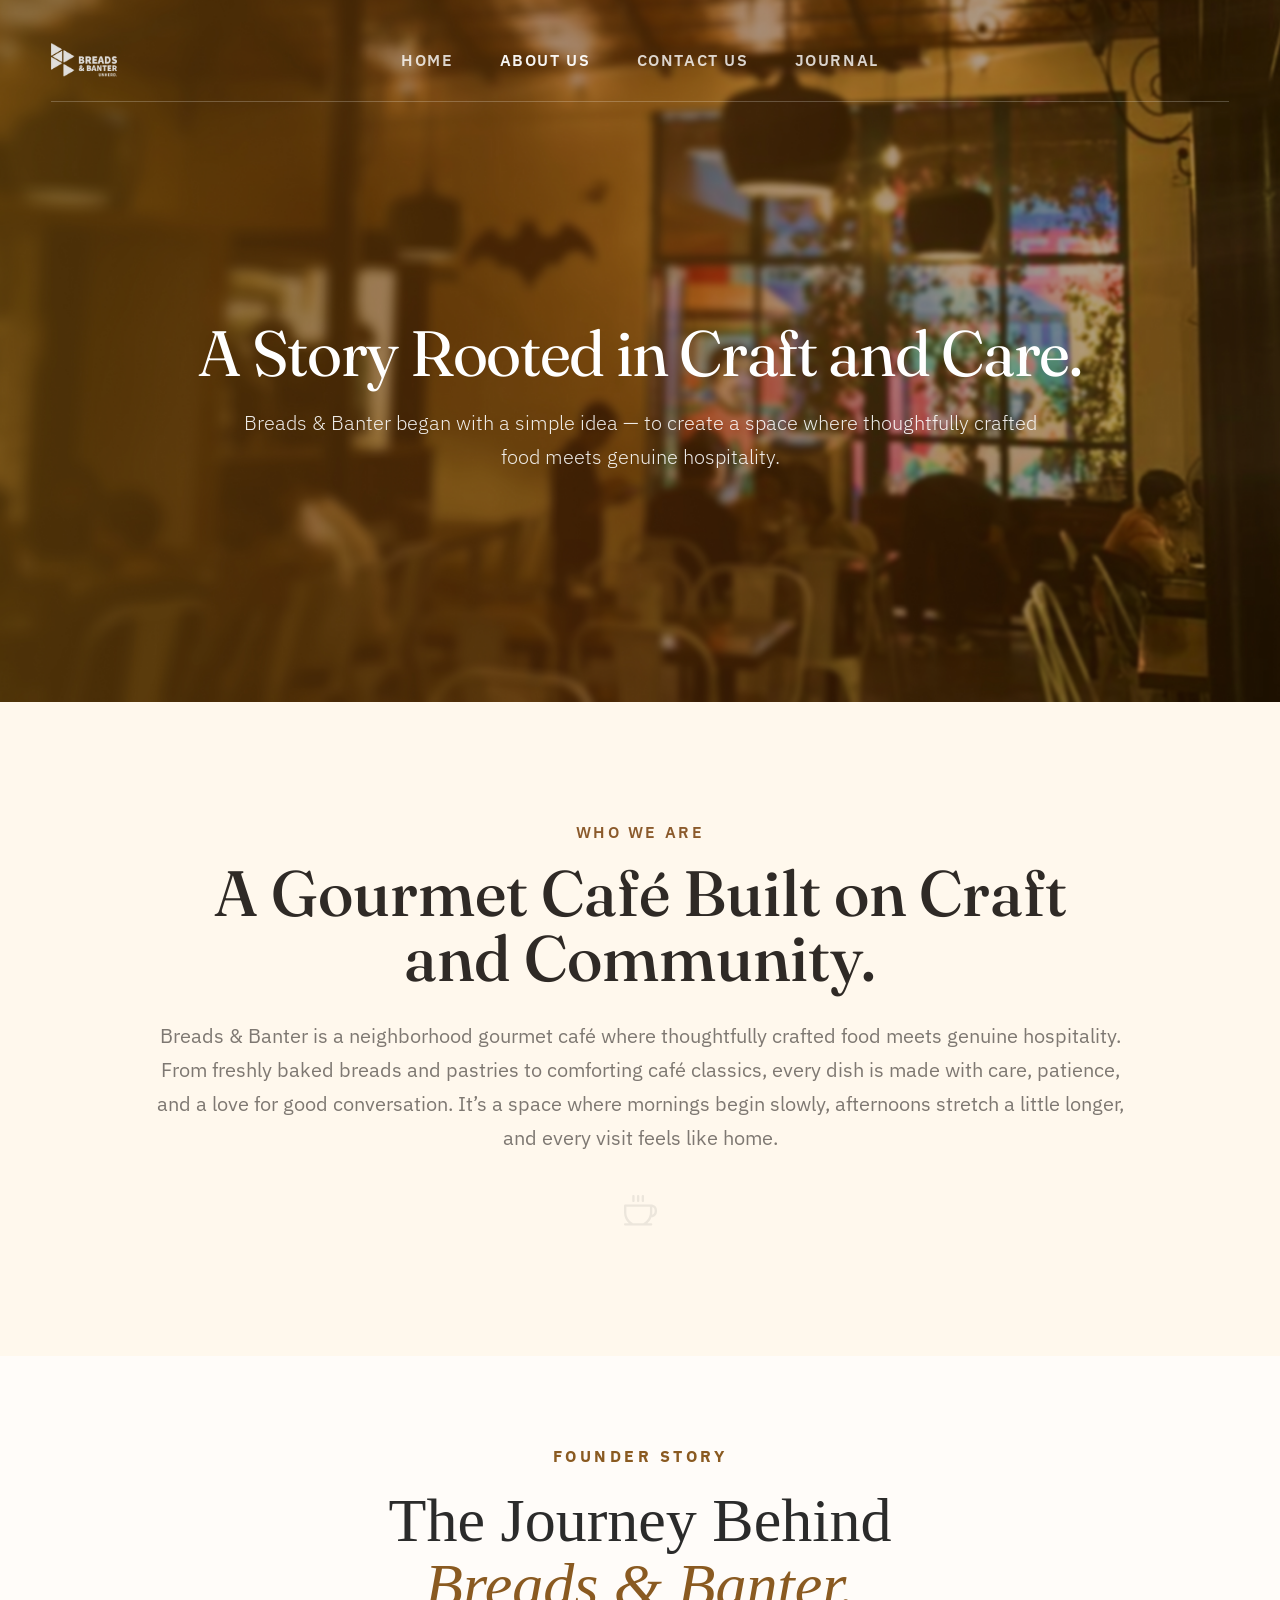
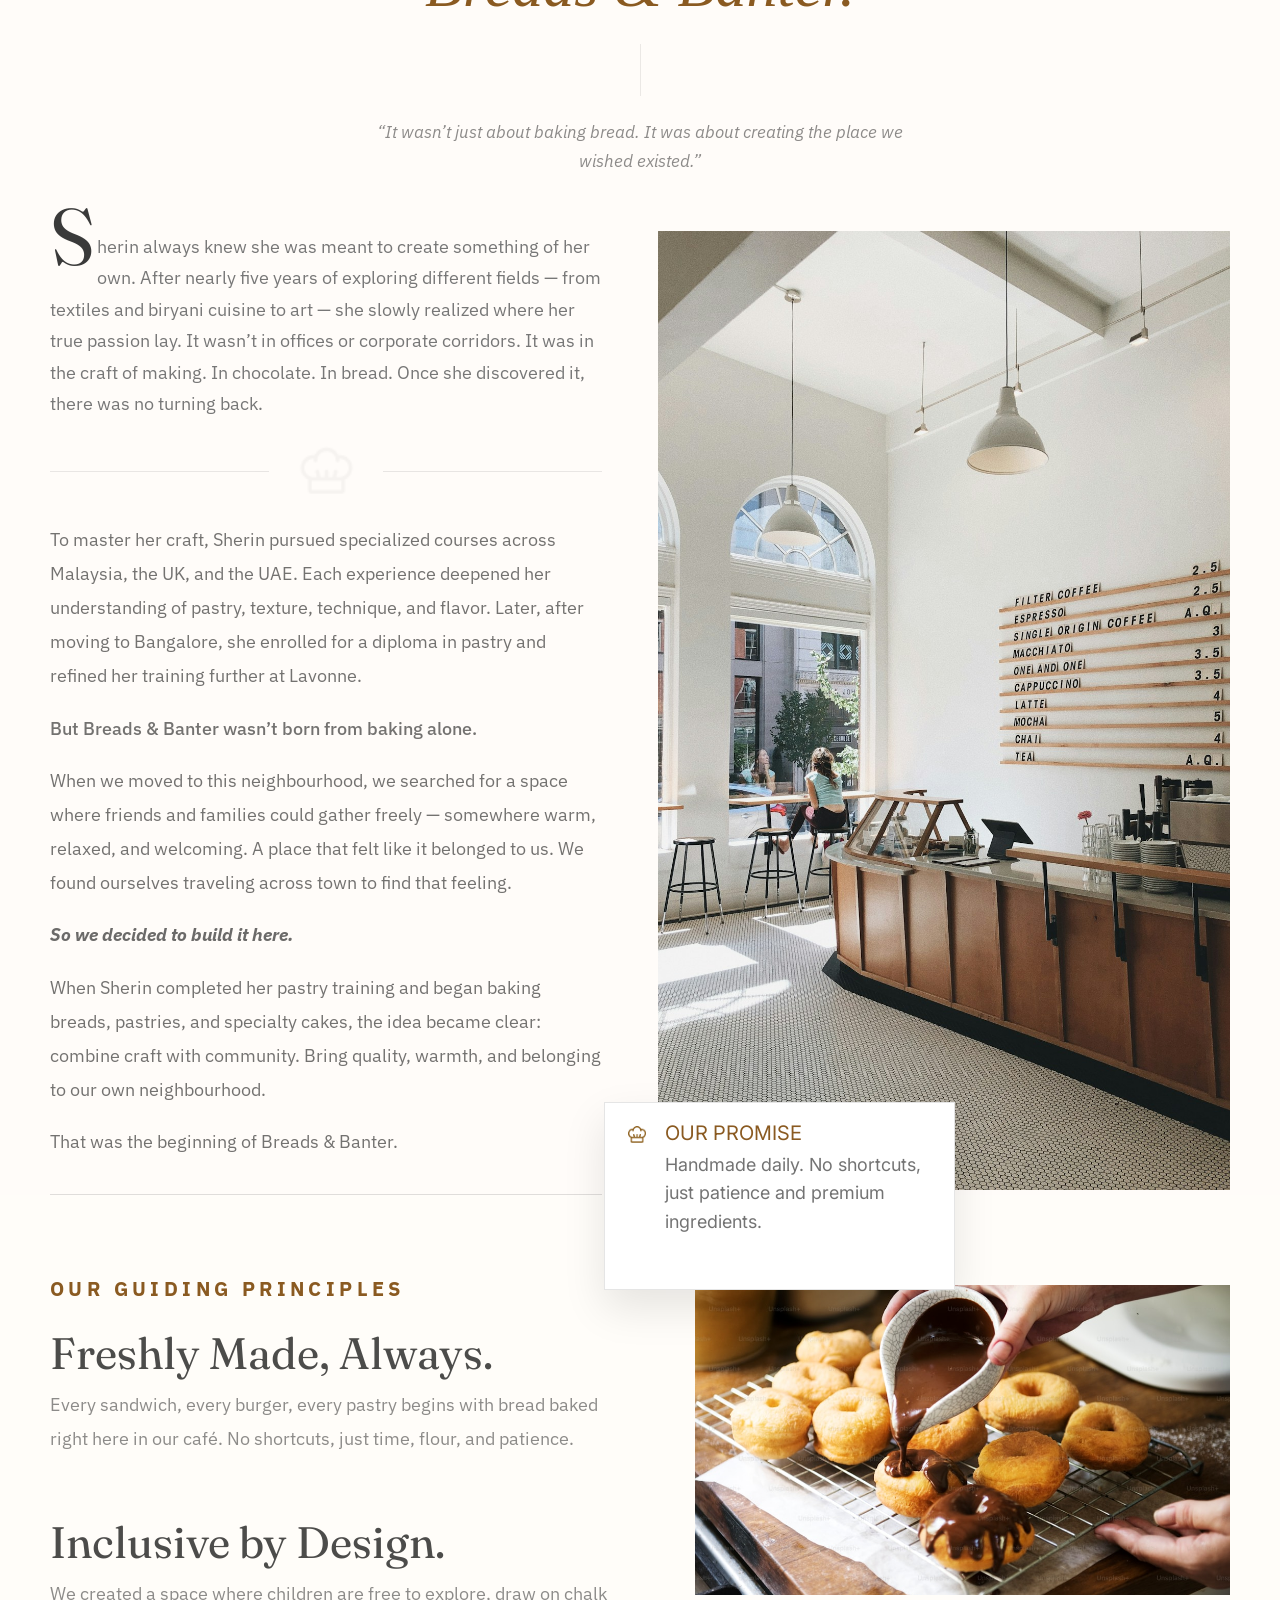
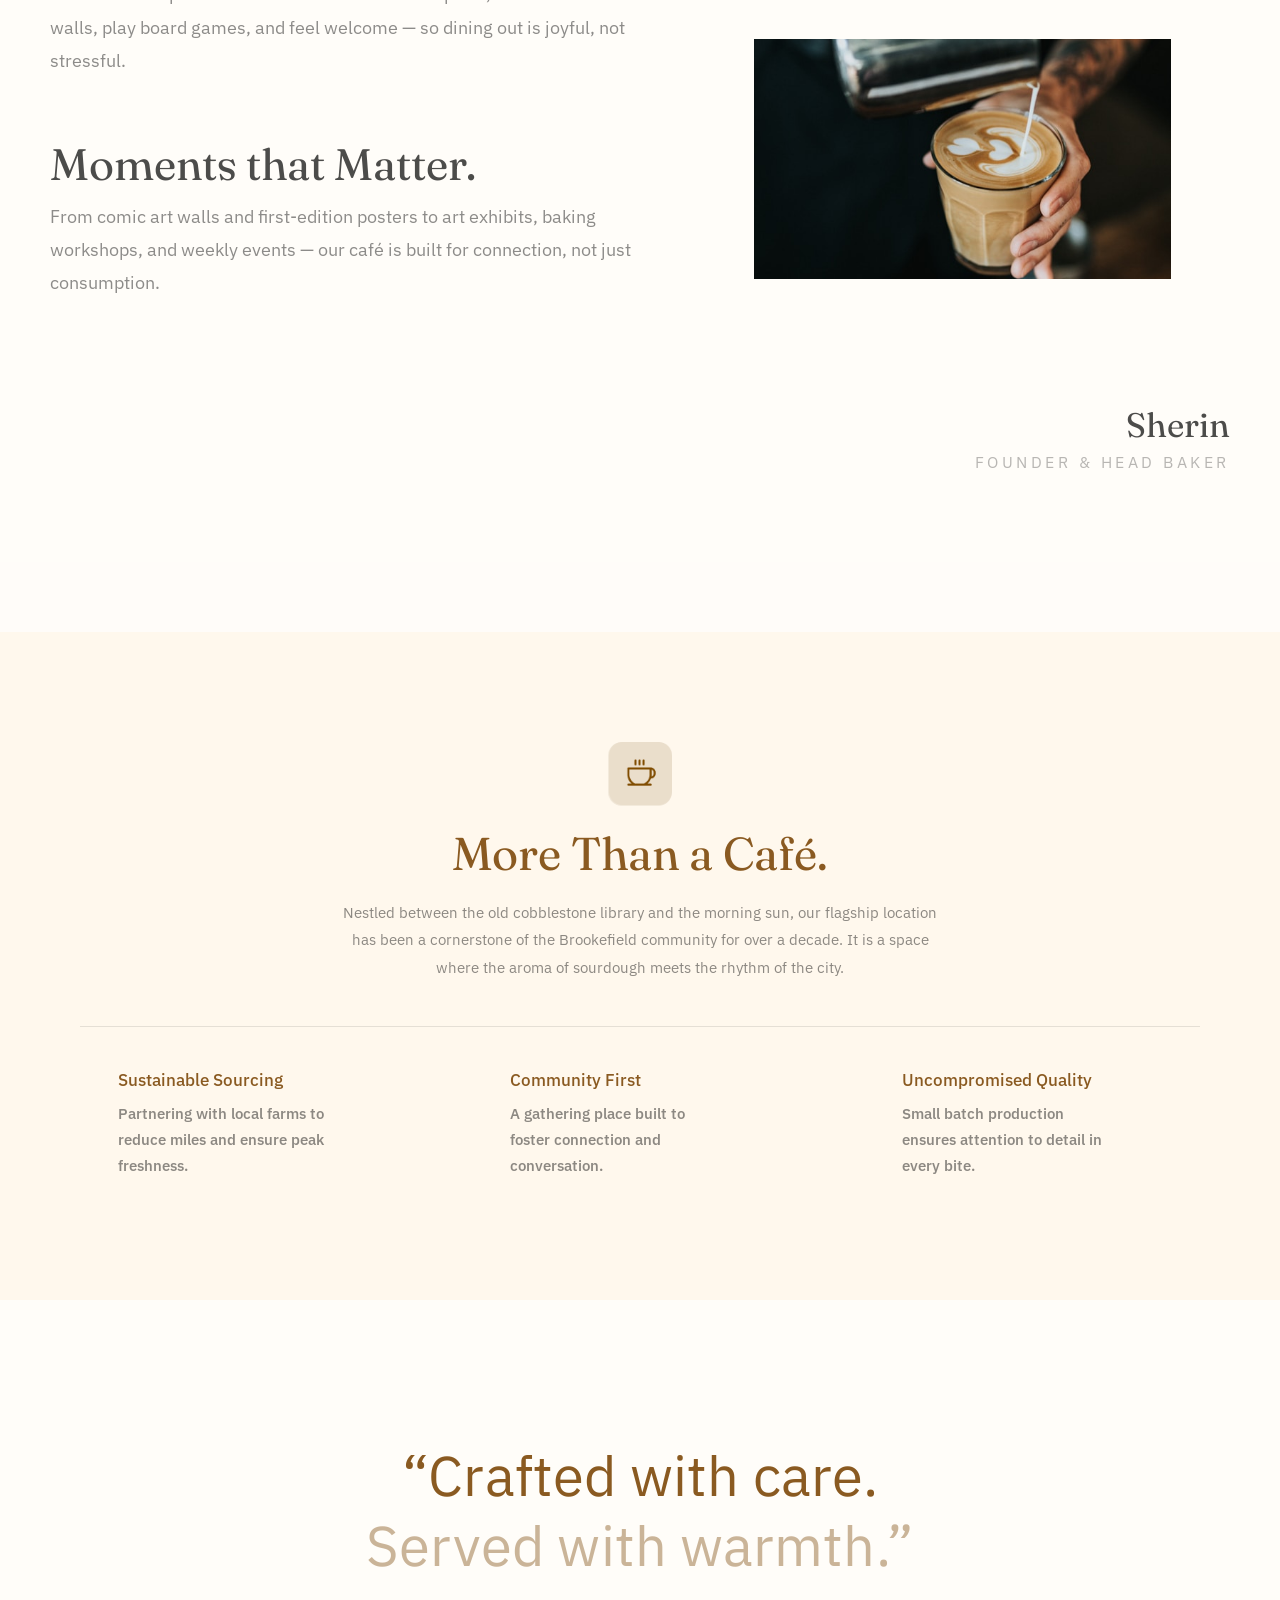
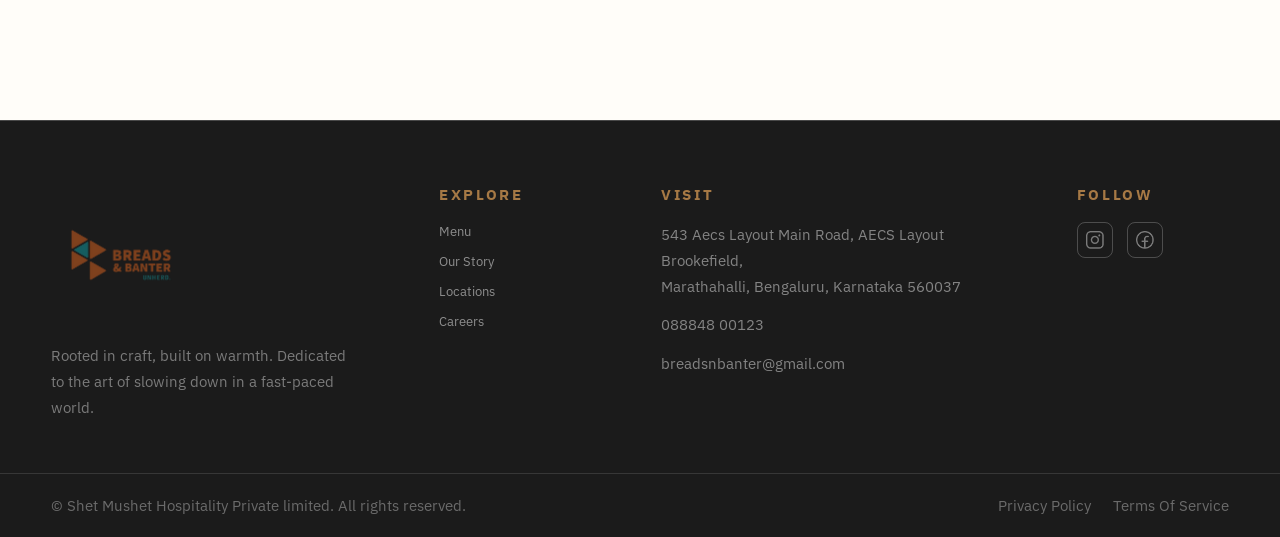
==== about/index.html @ ef80b8e1 "Add favicon ico" ====
<!DOCTYPE html>
<html lang="en">
<head>
  <meta charset="UTF-8" />
  <meta name="viewport" content="width=device-width, initial-scale=1.0" />
  <title>About Us | Breads & Banter</title>

  <link rel="icon" type="image/png" href="/favicon.png">
  <link rel="icon" type="image/x-icon" href="/favicon.ico">
  <link rel="stylesheet" href="../static/css/style.css">
  <link rel="stylesheet" href="../static/css/about.css">
  <link rel="stylesheet" href="../static/css/contact.css">
  <link rel="stylesheet" href="../static/css/journals.css">
  <link href="https://fonts.googleapis.com/css2?family=Cormorant+Garamond:wght@400;500;600&family=Inter:wght@300;400;500&display=swap" rel="stylesheet">
<link href="https://fonts.googleapis.com/css2?family=Fraunces:wght@400&family=IBM+Plex+Sans:wght@300&display=swap" rel="stylesheet">


</head>
<body class="">
  

<!-- ================= HERO (ONLY) ================= -->
<header class="about-hero" id="about-top">
  <div class="about-hero__bg" style="background-image:url('../static/images/about-hero.jpg');"></div>
  <div class="about-hero__overlay"></div>

  <!-- NAV (your same markup) -->
  <nav class="nav">
    <div class="nav__inner">
      <a class="nav__logo" href="../index.html">
        <img src="../static/images/logo.png" alt="Breads & Banter">
      </a>

      <ul class="nav__links">
        <li><a href="../index.html" class="nav-link">HOME</a></li>
        <li><a class="is-active" href="index.html" class="nav-link">ABOUT US</a></li>
        <li><a href="../contact/index.html" class="nav-link">CONTACT US</a></li>
        <li><a href="../journals/index.html" class="nav-link">JOURNAL</a></li>
      </ul>

      <div class="nav__right"></div>
    </div>

    <div class="nav__divider"></div>
  </nav>

  <!-- center text -->
  <div class="about-hero__content">
    <h1 class="about-hero__title">A Story Rooted in Craft and Care.</h1>
    <p class="about-hero__subtitle">
      Breads &amp; Banter began with a simple idea — to create a space where thoughtfully crafted<br>
      food meets genuine hospitality.
    </p>
  </div>
</header>
<!-- ================= END HERO ================= -->

<section class="about-intro">
  <div class="about-intro__container">

    <p class="about-intro__kicker">WHO WE ARE</p>

    <h2 class="about-intro__title">
      A Gourmet Café Built on Craft<br>
      and Community.
    </h2>

    <p class="about-intro__text">
      Breads &amp; Banter is a neighborhood gourmet café where thoughtfully crafted food meets genuine
      hospitality. From freshly baked breads and pastries to comforting café classics, every dish is made
      with care, patience, and a love for good conversation. It’s a space where mornings begin slowly,
      afternoons stretch a little longer, and every visit feels like home.
    </p>

    <!-- Coffee icon -->
    <div class="about-intro__icon">
      <img src="../static/images/coffee-icon.svg" alt="coffee icon">
    </div>

  </div>
</section>


<!-- ================= FOUNDER STORY (LIKE SCREENSHOT) ================= -->
<section class="founder">
  <div class="founder__container">

    <p class="founder__kicker">FOUNDER STORY</p>

    <h2 class="founder__title">
      The Journey Behind<br>
      <span class="founder__title-accent">Breads &amp; Banter.</span>
    </h2>

    <div class="founder__rule"></div>

    <p class="founder__quote">
      “It wasn’t just about baking bread. It was about creating the place we<br>
      wished existed.”
    </p>

    <div class="founder__grid">

      <!-- LEFT: Story text -->
      <div class="founder__story">
        <p class="dropcap">
          Sherin always knew she was meant to create something of her own. After nearly five years of
          exploring different fields — from textiles and biryani cuisine to art — she slowly realized where her
          true passion lay. It wasn’t in offices or corporate corridors. It was in the craft of making. In chocolate.
          In bread. Once she discovered it, there was no turning back.
        </p>

        <div class="founder__mini-divider">
          <span></span>
          <img src="../static/images/icon-wheat.png" alt="" class="founder__mini-icon">
          <span></span>
        </div>

        <p class="founder__para">
          To master her craft, Sherin pursued specialized courses across Malaysia, the UK, and the UAE.
          Each experience deepened her understanding of pastry, texture, technique, and flavor. Later, after
          moving to Bangalore, she enrolled for a diploma in pastry and refined her training further at Lavonne.
        </p>

        <p class="founder__para founder__bold">
          But Breads &amp; Banter wasn’t born from baking alone.
        </p>

        <p class="founder__para">
          When we moved to this neighbourhood, we searched for a space where friends and families could gather
          freely — somewhere warm, relaxed, and welcoming. A place that felt like it belonged to us. We found
          ourselves traveling across town to find that feeling.
        </p>

        <p class="founder__para founder__italic">
          So we decided to build it here.
        </p>

        <p class="founder__para">
          When Sherin completed her pastry training and began baking breads, pastries, and specialty cakes, the idea
          became clear: combine craft with community. Bring quality, warmth, and belonging to our own neighbourhood.
        </p>

        <p class="founder__para">
          That was the beginning of Breads &amp; Banter.
        </p>

        <div class="founder__bottom-rule"></div>
      </div>

      <!-- RIGHT: Image + promise card -->
      <div class="founder__media">
        <div class="founder__imgwrap">
          <img src="../static/images/founder-cafe.jpg" alt="Cafe Interior">
        </div>

        <div class="promise">
          <div class="promise__icon">
            <img src="../static/images/icon-promise.png" alt="">
          </div>

          <div class="promise__content">
            <p class="promise__title">OUR PROMISE</p>
            <p class="promise__text">
              Handmade daily. No shortcuts,<br>
              just patience and premium<br>
              ingredients.
            </p>
          </div>
        </div>
      </div>

    </div>
  </div>

<!-- ================= END FOUNDER STORY ================= -->
<!-- ================= GUIDING PRINCIPLES (LIKE SCREENSHOT) ================= -->
<section class="principles">
  <div class="principles__container">

    <div class="principles__grid">

      <!-- LEFT TEXT -->
      <div class="principles__left">
        <p class="principles__kicker">OUR GUIDING PRINCIPLES</p>

        <div class="principles__block">
          <h2 class="principles__title">Freshly Made, Always.</h2>
          <p class="principles__text">
            Every sandwich, every burger, every pastry begins with bread baked
            right here in our café. No shortcuts, just time, flour, and patience.
          </p>
        </div>

        <div class="principles__block">
          <h2 class="principles__title">Inclusive by Design.</h2>
          <p class="principles__text">
            We created a space where children are free to explore, draw on chalk walls,
            play board games, and feel welcome — so dining out is joyful, not stressful.
          </p>
        </div>

        <div class="principles__block">
          <h2 class="principles__title">Moments that Matter.</h2>
          <p class="principles__text">
            From comic art walls and first-edition posters to art exhibits, baking workshops,
            and weekly events — our café is built for connection, not just consumption.
          </p>
        </div>
      </div>

      <!-- RIGHT IMAGES -->
      <div class="principles__right">
        <div class="principles__img principles__img--top">
          <img src="../static/images/principles-1.jpg" alt="Freshly made">
        </div>

        <div class="principles__img principles__img--bottom">
          <img src="../static/images/principles-2.jpg" alt="Coffee moment">
        </div>

        <div class="principles__signature">
          <p class="principles__name">Sherin</p>
          <p class="principles__role">FOUNDER &amp; HEAD BAKER</p>
        </div>
      </div>

    </div>
  </div>
</section>
</section>
<!-- ================= END GUIDING PRINCIPLES ================= -->
<!-- ================= MORE THAN A CAFÉ (LIKE SCREENSHOT) ================= -->
<section class="more-cafe">
  <div class="more-cafe__container">

    <!-- icon -->
    <div class="more-cafe__icon">
      <img src="../static/images/icon-cup.png" alt="Cup Icon">
    </div>

    <!-- heading -->
    <h2 class="more-cafe__title">More Than a Café.</h2>

    <!-- description -->
    <p class="more-cafe__desc">
      Nestled between the old cobblestone library and the morning sun, our flagship location<br>
      has been a cornerstone of the Brookefield community for over a decade. It is a space<br>
      where the aroma of sourdough meets the rhythm of the city.
    </p>

    <!-- divider -->
    <div class="more-cafe__divider"></div>

    <!-- 3 columns -->
    <div class="more-cafe__grid">

      <div class="more-cafe__card">
        <h3 class="more-cafe__cardTitle">Sustainable Sourcing</h3>
        <p class="more-cafe__cardText">
          Partnering with local farms to<br>
          reduce miles and ensure peak<br>
          freshness.
        </p>
      </div>

      <div class="more-cafe__card">
        <h3 class="more-cafe__cardTitle">Community First</h3>
        <p class="more-cafe__cardText">
          A gathering place built to<br>
          foster connection and<br>
          conversation.
        </p>
      </div>

      <div class="more-cafe__card">
        <h3 class="more-cafe__cardTitle">Uncompromised Quality</h3>
        <p class="more-cafe__cardText">
          Small batch production<br>
          ensures attention to detail in<br>
          every bite.
        </p>
      </div>

    </div>

  </div>
</section>
<!-- ================= END MORE THAN A CAFÉ ================= -->
<!-- ================= QUOTE STRIP (BEFORE FOOTER) ================= -->
<section class="quote-strip">
  <div class="quote-strip__container">
    <p class="quote-strip__text">
      <span class="quote-strip__line quote-strip__line--strong">“Crafted with care.</span>
      <span class="quote-strip__line quote-strip__line--soft">Served with warmth.”</span>
    </p>
  </div>
</section>
<!-- ================= END QUOTE STRIP ================= -->



<footer class="site-footer">
  <div class="site-footer__line"></div>

  <div class="site-footer__container">

    <!-- LEFT -->
    <div class="site-footer__brand">
      <div class="site-footer__logo">
        <img src="../static/images/footer-logo.png" alt="Breads & Banter">
      </div>

      <p class="site-footer__desc">
        Rooted in craft, built on warmth. Dedicated<br>
        to the art of slowing down in a fast-paced<br>
        world.
      </p>
    </div>

    <!-- EXPLORE -->
    <div class="site-footer__col">
      <p class="site-footer__title">EXPLORE</p>
      <ul class="site-footer__links">
        <li><a href="index.html#">Menu</a></li>
        <li><a href="index.html#">Our Story</a></li>
        <li><a href="index.html#">Locations</a></li>
        <li><a href="index.html#">Careers</a></li>
      </ul>
    </div>

    <!-- VISIT -->
    <div class="site-footer__col">
      <p class="site-footer__title">VISIT</p>
      <div class="site-footer__text">
        <p>543 Aecs Layout Main Road, AECS Layout Brookefield,<br>
          Marathahalli, Bengaluru, Karnataka 560037</p>
        <p class="site-footer__spaced">088848 00123</p>
        <p>breadsnbanter@gmail.com</p>
      </div>
    </div>

    <!-- FOLLOW -->
    <div class="site-footer__col">
      <p class="site-footer__title">FOLLOW</p>

      <div class="site-footer__social">
        <a href="index.html#" aria-label="Instagram" class="site-footer__icon">
          <img src="../static/images/icon-instagram.png" alt="">
        </a>
        <a href="index.html#" aria-label="Facebook" class="site-footer__icon">
          <img src="../static/images/icon-facebook.png" alt="">
        </a>
      </div>
    </div>

  </div>

  <!-- ✅ Bottom line like your reference -->
  <div class="site-footer__bottom">
    <div class="site-footer__bottom-inner">
      <p class="site-footer__copy">© Shet Mushet Hospitality Private limited. All rights reserved.</p>

      <div class="site-footer__legal">
        <a href="http://127.0.0.1:8000/privacy-policy/">Privacy Policy</a>
        <a href="index.html#">Terms Of Service</a>
      </div>
    </div>
  </div>
</footer>



    <div id="pageTransition" class="page-transition"></div>

  <!-- ✅ Main JS -->
  <script src="../static/js/main.js"></script>

  <div id="pageCurtain"></div>

  <!-- ✅ Page Transition JS -->
  <script src="http://127.0.0.1:8000/static/js/page-transition.js"></script>
  <script>
  document.addEventListener("DOMContentLoaded", function () {
    const slider = document.getElementById("reviewsSlider");
    if (!slider) return;

    const reviews = Array.from(slider.querySelectorAll(".review"));
    if (reviews.length <= 1) return;

    let current = 0;

    reviews.forEach((review, index) => {
      review.classList.toggle("is-active", index === 0);
    });

    function showNextReview() {
      reviews[current].classList.remove("is-active");
      current = (current + 1) % reviews.length;
      reviews[current].classList.add("is-active");
    }

    setInterval(showNextReview, 5200);
  });
  </script>


  
<div id="menuPopup" class="menu-popup">
  <div class="menu-popup-content">
    <h3>Select Menu</h3>
    <p class="menu-popup-subtitle">
      Choose which menu you’d like to explore.
    </p>

    <a href="../static/menus/breakfast-menu.pdf" target="_blank" class="menu-option">
      <span>Breakfast Menu</span>
      <span>→</span>
    </a>

    <a href="../static/menus/lunch-dinner-menu.pdf" target="_blank" class="menu-option">
      <span>Lunch & Dinner Menu</span>
      <span>→</span>
    </a>

    <button type="button" onclick="closeMenuPopup()" class="menu-close">Close</button>
  </div>
</div>

<div id="bookingPopup" class="booking-popup-overlay">
  <div class="booking-popup-card">

    <button type="button" class="booking-popup-close" onclick="closeBookingPopup()">
      &times;
    </button>

    <div class="booking-popup-top">
      <p class="booking-popup-label">Reserve Your Table</p>
      <h3 class="booking-popup-title">Choose Your Platform</h3>
      <p class="booking-popup-subtitle">
        Select where you’d like to continue your booking for Breads & Banter.
      </p>
    </div>

    <div class="booking-popup-options">
      <a href="https://www.swiggy.com/city/bangalore/breads-and-banter-brookefield-rest1018090" target="_blank" class="booking-platform booking-platform--swiggy">
        <span class="booking-platform__name">Swiggy</span>
        <span class="booking-platform__arrow">→</span>
      </a>

      <a href="https://www.zomato.com/bangalore/breads-and-banter-aecs-layout-bangalore" target="_blank" class="booking-platform booking-platform--zomato">
        <span class="booking-platform__name">Zomato</span>
        <span class="booking-platform__arrow">→</span>
      </a>
    </div>

  </div>
</div>

<script>
function openMenuPopup(){
  document.getElementById("menuPopup").style.display="flex";
}

function closeMenuPopup(){
  document.getElementById("menuPopup").style.display="none";
}

window.onclick = function(event) {
  const popup = document.getElementById("menuPopup");

  if (event.target === popup) {
    popup.style.display = "none";
  }
}
</script>

<script>
function openBookingPopup(){
  document.getElementById("bookingPopup").style.display = "flex";
}

function closeBookingPopup(){
  document.getElementById("bookingPopup").style.display = "none";
}
</script>

<script>
window.addEventListener("click", function(e){
  const popup = document.getElementById("bookingPopup");
  if(e.target === popup){
    closeBookingPopup();
  }
});
</script>



</body>
</html>
---- static/css/style.css ----
/* reset */
*{margin:0;padding:0;box-sizing:border-box}
html,body{height:100%}
body{font-family: Arial, Helvetica, sans-serif;background:#0b0b0b}



/* HERO wrapper */
.hero{
  position: relative;
  min-height: 100vh;
  overflow: hidden;
}

/* background image */
.hero__bg{
  position:absolute;
  inset:0;
  background: url("../images/hero%20(2).jpg") center/cover no-repeat;
  transform: scale(1.02);
  
}

/* warm dark overlay like screenshot */
.hero__overlay{
  position:absolute;
  inset:0;
  
}

/* NAVBAR */
.nav{
  position: relative;
  z-index: 2;
  padding-top: 100px;
}

.nav__inner{
  width: min(1200px, 92%);
    margin: 0 auto;
    display: flex;
    align-items: center;
    justify-content: center;
    position: relative;
    bottom: 50px;
}

.nav__logo{
  position: absolute;
  left: 0;
}

.nav__links{
  list-style: none;
  display: flex;
  gap: 46px;
  justify-content: center;
}



.nav__logo img{
  height: 34px;
  width: auto;
  display:block;
  opacity: 0.95;
}

.nav__links{
  list-style:none;
  display:flex;
  justify-content:center;
  gap: 46px;
}

.nav__links a{
    font-family: "IBM Plex Sans", sans-serif;
  text-decoration:none;
  font-size: 16px;
  letter-spacing: 1.6px;
  color: rgba(255,255,255,0.80);
      font-weight: 600;;
}

.nav__links a.is-active{
  color: rgba(255,255,255,0.95);
}

.nav__links a:hover{
  color:#fff;
}

/* thin divider line */
.nav__divider{
  width: min(1200px, 92%);
  margin: -19px auto 0;
  height: 1px;
  background: rgba(255,255,255,0.22);
}

/* HERO CONTENT */
.hero__content{
  position: relative;
  z-index: 2;
  min-height: calc(100vh - 90px);
  display:flex;
  flex-direction:column;
  justify-content:center;
  align-items:center;
  text-align:center;
  padding: 50px 16px 80px;
}

/* pill tag */
.hero__pill{
  display:inline-flex;
  align-items:center;
  justify-content:center;
  height: 26px;
  padding: 0 14px;
  border-radius: 999px;
  border: 1px solid #8E5207;
  background: #35140499;
  color: rgba(255,255,255,0.75);
  font-size: 11px;
  letter-spacing: 1.2px;
  font-weight: 600;
  margin-bottom: 18px;
backdrop-filter: blur(2px);   /* optional: premium glass feel */
}

/* big title */
.hero__title{
  font-family: Georgia, "Times New Roman", serif;
  color: rgba(255,255,255,0.95);
  font-size: 72px;
  font-weight: 600;
  line-height: 1.05;
  text-shadow: 0 12px 28px rgba(0,0,0,0.6);
  margin-bottom: 14px;
}

.hero__subtitle{
   font-family: "IBM Plex Sans", sans-serif;
  font-weight: 400;        /* Regular */
  font-size: 20px;
  line-height: 150%;

  letter-spacing: 0%;
  text-align: center;
  color: rgba(255,255,255,0.78);

  margin-bottom: 26px;
}

/* Buttons */
.hero__actions{
  display:flex;
  gap: 14px;
  justify-content:center;
  align-items:center;
}

.btn{
  height: 42px;
  padding: 0 22px;
  display:inline-flex;
  align-items:center;
  justify-content:center;
  gap: 10px;
  text-decoration:none;
  font-family: "IBM Plex Sans", sans-serif;
  font-weight: 500;        /* Medium */
  font-size: 16px;
  line-height: 100%;

  letter-spacing: 0%;
  transition: transform .15s ease;
}

.btn:hover{ transform: translateY(-1px); }

.btn--primary{
  background: #f4f1ea;
  color: #1c1c1c;
  border: 1px solid rgba(0,0,0,0.2);
  box-shadow: 0 12px 25px rgba(0,0,0,0.35);
}

.btn--ghost{
  background: rgba(0,0,0,0.18);
  color: rgba(255,255,255,0.85);
  border: 1px solid rgba(255,255,255,0.22);
}

.btn__arrow{ font-size: 16px; line-height: 1; }
.btn__icon{ font-size: 14px; line-height: 1; }

/* Responsive (keep same feel) */
@media (max-width: 900px){
  .hero__title{ font-size: 50px; }
  .nav__inner{ grid-template-columns: 140px 1fr 140px; }
  .nav__links{ gap: 22px; }
}
@media (max-width: 600px){
  .nav__links{ display:none; }
  .hero__title{ font-size: 38px; }
  .hero__subtitle{ font-size: 14px; }
  .hero__actions{ flex-direction: column; }
  .btn{ width: 220px; }
}

/* ===== OUR NEIGHBORHOOD (UPDATED TO MATCH FIGMA SS) ===== */
.neighborhood{
  background: #fbf7f1;
  padding: 155px 0;
  overflow: hidden; /* allows image to bleed to right like Figma */
}

.neighborhood__container{
  width: min(1240px, 92%);
  margin: 0 auto;
  display: grid;
  grid-template-columns: 1.05fr 0.95fr;
  gap: 90px;
  align-items: start;
}

/* left text */
.neighborhood__kicker{
    font-family: "IBM Plex Sans", sans-serif;
  font-weight: 800;       /* Medium */
  font-size: 20px;
  line-height: 120%;

  letter-spacing: 0.08em;  /* ✅ 8% spacing */
  

  text-transform: uppercase;
  color: #8b5a2b;
  margin-bottom: 28px;
}

.neighborhood__title{
  font-family: Georgia, "Times New Roman", serif;
  font-size: 53px;
  font-weight: 500;
  line-height: 1.08;
  color: #3a3a3a;
  margin-bottom: 26px;
}

.neighborhood__title span{
  font-style: italic;
  color: #8b5a2b;
}

.neighborhood__text{
  max-width: 637px;

  font-family: "IBM Plex Sans", sans-serif;
  font-weight: 400;
  font-size: 20px;
  line-height: 150%;
  letter-spacing: 0%;

  color: #777;
  margin-bottom: 60px;
}

/* meta block with vertical line */
.neighborhood__meta{
  display: grid;
  grid-template-columns: 26px 1fr;
  gap: 22px;
  margin-bottom: 52px;
}

.meta__line{
  width: 1px;
  background: rgba(139, 90, 43, 0.35);
  margin-top: 10px;
  height: 170px;
}

.meta__items{
  display: flex;
  flex-direction: column;
  gap: 34px;
}

.meta__item{
  display: grid;
  grid-template-columns: 28px 1fr;
  gap: 18px;
  align-items: start;
}

.meta__icon{
  width: 28px;
  height: 28px;
  color: #8b5a2b;
  display: flex;
  align-items: center;
  justify-content: center;
  margin-top: 2px;
}

.meta__svg{
  width: 22px;
  height: 22px;
  display: block;
}

.meta__label{
  font-family: "IBM Plex Sans", sans-serif;
  font-size: 20px;
  letter-spacing: 2.2px;
  font-weight: 800;
  color: #8b5a2b;
  margin-bottom: 10px;
}

.meta__value{
      font-family: "IBM Plex Sans", sans-serif;

  font-size: 20px;
  color: #777;
  line-height: 1.55;
  max-width: 520px;
}

.meta__icon{
  display:flex;
  align-items:center;
  justify-content:center;
}
.neighborhood__link{
  display: inline-flex;
  align-items: center;
  gap: 8px;
  font-family: "IBM Plex Sans", sans-serif;
  font-size: 14px;
  letter-spacing: 0.08em;
  text-transform: uppercase;
  color: #8b5a2b;
  text-decoration: none;
  position: relative;
  padding-bottom: 6px;
  overflow: hidden;
  transition: color 0.25s ease;
}

/* animated underline */
.neighborhood__link::after{
  content: "";
  position: absolute;
  left: -100%;
  bottom: 0;
  width: 100%;
  height: 1px;
  background: #8b5a2b;
  transition: left 0.35s ease;
}

/* arrow animation */
.map-arrow{
  transition: transform 0.35s ease;
}

/* hover */
.neighborhood__link:hover{
  color: #a66a32;
}

.neighborhood__link:hover::after{
  left: 0;
}

.neighborhood__link:hover .map-arrow{
  transform: translateX(6px);
}

.neighborhood__link span{
  font-size: 18px;
  line-height: 1;
  transform: translateY(1px);
}

/* RIGHT IMAGE — pushed to extreme right like Figma */
.neighborhood__right{
  position: relative;
  display: flex;
  justify-content: flex-end;
  padding-top: 18px;

  /* push to extreme right */
  margin-right: calc(( 70vw - min(1240px, 92%)) / -2);
}


/* image size (closer to Figma proportions) */
.neighborhood__imgwrap{
  position: relative;
  width: 760px;       /* use this, NOT 820px */
  max-width: 100%;
  z-index: 1;
}

/* backplate behind image */
.neighborhood__imgwrap::before{
  content: "";
  position: absolute;
  left: -55px;        /* visible on left */
  bottom: -55px;      /* visible on bottom */
  width: 92%;
  height: 96%;
  background: #f2e6d6;
  z-index: -1;
}

.neighborhood__imgwrap img{
  width: 100%;
  height: auto;
  display: block;
  border-radius: 2px;
}

/* responsive */
@media (max-width: 1100px){
  .neighborhood__container{
    grid-template-columns: 1fr;
    gap: 50px;
  }

  /* stop bleeding on smaller screens */
  .neighborhood__right{
    justify-content: flex-start;
    margin-right: 0;
  }

  .neighborhood__imgwrap{
    width: min(680px, 100%);
  }
}

@media (max-width: 600px){
  .neighborhood{
    padding: 70px 0;
  }

  .neighborhood__title{
    font-size: 40px;
  }

  .neighborhood__text,
  .meta__value{
    font-size: 16px;
  }

  .neighborhood__imgwrap::before{
    left: -18px;
    bottom: -18px;
  }
}

/* ===== QUOTE SECTION — MATCH YOUR 1ST IMAGE ===== */
.quote-section{
  background: #FFF8ED;        /* exact cream */
  padding: 35px 0;            /* less vertical padding */
  position: relative;
  overflow: hidden;
}

.quote-section__container{
  
  width: min(1240px, 92%);
  margin: 0 auto;
  position: relative;

  height: 330px;              /* fixed height like your SS */
  display: flex;
  justify-content: center;

  /* move quote slightly up */
  align-items: flex-start;
  padding-top: 105px;
  text-align: center;
}

/* watermark — move it up and keep it smaller */
.quote-section__watermark{
      position: absolute;
    left: -340px;
    top: 50%;
    transform: translateY(-50%);
    width: 440px;
    height: 339px;
    opacity: 257.055;
    background-repeat: no-repeat;
    background-size: contain;
    background-position: left center;
    background-image: url(../images/logo-pattern.png);
}

.quote-section__quote{
      font-family: "IBM Plex Sans", sans-serif;

  font-size: 38px;
  font-weight: 600;
  line-height: 1.35;
  color: #3a3a3a;
  max-width: 760px;
  margin: 0;
}

/* responsive */
@media (max-width: 900px){
  .quote-section{
    padding: 75px 0;
  }
  .quote-section__container{
    height: 260px;
    padding-top: 80px;
  }
  .quote-section__quote{
    font-size: 30px;
  }
  .quote-section__watermark{
    width: 320px;
    height: 220px;
    left: -20px;
    top: 45%;
  }
}

@media (max-width: 600px){
  .quote-section__container{
    height: auto;
    padding: 70px 0;
    align-items: center;
  }
  .quote-section__quote{
    font-size: 24px;
  }
  .quote-section__watermark{
    display: none;
  }
}
/* ===== OUR BEGINNING (FIGMA MATCH - IMAGE + BACKPLATE FIX) ===== */
.beginning{
  background: #FFFCF9;
  padding: 175px 0;

  /* IMPORTANT: do NOT hide overflow or your beige plate can get clipped */
  overflow: visible;
}

.beginning__container{
  width: min(1240px, 92%);
  margin: 0 auto;
  display: grid;
  grid-template-columns: 1.08fr 0.92fr;
  gap: 90px;
  align-items: start;
}

/* LEFT IMAGE */
.beginning__left{
  display: flex;
  align-items: flex-start;
}

.beginning__imgwrap{
  position: relative;
  width: 720px;
  max-width: none;

  /* EXTREME LEFT ALIGN (FIGMA STYLE) */
  margin-left: calc((75vw - min(1240px, 92%)) / -2);
  z-index: 1;
}

/* Beige backplate behind image (right + bottom) */
.beginning__imgwrap::before{
  content: "";
  position: absolute;
  right: -70px;
  bottom: -70px;

  width: 78%;
  height: 92%;
  background: #f2e6d6;
  z-index: -1;
}

/* Image crop like Figma (tall rectangle) */
.beginning__imgwrap img{
  width: 100%;
  height: 637px;         /* gives same tall feel */
  object-fit: cover;
  display: block;
  border-radius: 2px;
}

/* RIGHT CONTENT */
.beginning__kicker{
  font-family: "IBM Plex Sans", sans-serif;
  font-size: 20px;
  letter-spacing: 2.4px;
  font-weight: 800;
  color: #8b5a2b;
  margin-bottom: 28px;
}

.beginning__title{
  font-family: Georgia, "Times New Roman", serif;
  font-size: 58px;
  font-weight: 500;
  line-height: 1.08;
  color: #3a3a3a;
  margin-bottom: 28px;
}

.beginning__title span{
  font-style: italic;
  color: #8b5a2b;
}

.beginning__text{
      font-family: "IBM Plex Sans", sans-serif;

  color: #777;
  font-size: 20px;
  line-height: 1.75;
  margin-bottom: 24px;
  max-width: 520px;
}

.beginning__link{
      font-family: "IBM Plex Sans", sans-serif;

  display: inline-flex;
  gap: 14px;
  align-items: center;
  margin-top: 28px;
  color: #8b5a2b;
  font-weight: 600;
  text-decoration: none;
  padding-bottom: 12px;
  border-bottom: 1px solid rgba(139, 90, 43, 0.55);
}

.beginning__link span{
  font-size: 18px;
  transform: translateY(1px);
}

/* ===== RESPONSIVE ===== */
@media (max-width: 1100px){
  .beginning__container{
    grid-template-columns: 1fr;
    gap: 60px;
  }

  .beginning__imgwrap{
    width: min(720px, 100%);
  }

  .beginning__imgwrap img{
    height: 520px;
  }

  .beginning__imgwrap::before{
    right: -30px;
    bottom: -30px;
  }

  .beginning__title{
    font-size: 44px;
  }
}

@media (max-width: 600px){
  .beginning{
    padding: 80px 0;
  }

  .beginning__title{
    font-size: 36px;
  }

  .beginning__text{
    font-size: 16px;
  }

  .beginning__imgwrap img{
    height: 380px;
  }

  .beginning__imgwrap::before{
    right: -18px;
    bottom: -18px;
    width: 85%;
    height: 88%;
  }
}/* ===== MENU HIGHLIGHTS (HOUSE SPECIALTIES) ===== */

/* ===== MENU HIGHLIGHTS (HOUSE SPECIALTIES) ===== */

.menu-highlights{
  background: #FFF8ED;
  padding: 120px 0;
  overflow: hidden;
}

.menu-highlights__container{
  width: min(1240px, 92%);
  margin: 0 auto;
}

.menu-highlights__top{
  display: flex;
  justify-content: space-between;
  align-items: flex-start;
  margin-bottom: 46px;
}

.menu-kicker{
  font-family: "IBM Plex Sans", sans-serif;
  font-size:20px;
  letter-spacing: 2.4px;
  font-weight: 800;
  color: #8b5a2b;
  margin-bottom: 18px;
}

.menu-title{
  font-family: Georgia, "Times New Roman", serif;
  font-size: 60px;
  font-weight: 500;
  color: #3a3a3a;
}

.menu-link{
      font-family: "IBM Plex Sans", sans-serif;

  display: inline-flex;
  gap: 12px;
  align-items: center;
  color: #8b5a2b;
  font-weight: 600;
  text-decoration: none;
  padding-bottom: 12px;
  border-bottom: 1px solid rgba(139,90,43,0.55);
  margin-top: 26px;
}

.menu-link span{ font-size: 18px; }

/* ✅ BREAK OUT OF CONTAINER so 5th card can peek */
.menu-row{
  overflow: hidden;
  width: 100vw;
  margin-left: calc(50% - 50vw);
}


.menu-track{
  /* ✅ Base (works great on 1700–2000px) */
  --cardW: clamp(250px, 18.5vw, 310px);
  --gap:   clamp(16px, 1.6vw, 26px);

  display: flex;
  gap: var(--gap);
  flex-wrap: nowrap;
  width: max-content;

  padding-left: calc((100vw - min(1240px, 92%)) / 2);

  /* keep a little extra so the peek doesn't touch edge */
  padding-right: 140px;
  padding-bottom: 10px;

  overflow-x: auto;
  scroll-behavior: smooth;
  scrollbar-width: none;
}
.menu-track::-webkit-scrollbar{ display:none; }


/* ✅ 1440 / 1400 laptops: force smaller cards so 5th peeks */
@media (max-width: 1500px){
  .menu-track{
    --cardW: clamp(235px, 20vw, 285px);
    --gap:   clamp(14px, 1.4vw, 22px);
    padding-right: 120px;
  }
}

/* ✅ 1366 / 1280 laptops */
@media (max-width: 1380px){
  .menu-track{
    --cardW: clamp(220px, 16.5vw, 270px);
    --gap:   clamp(12px, 1.2vw, 20px);
    padding-right: 110px;
  }
}

/* ✅ 1200 and below */
@media (max-width: 1200px){
  .menu-track{
    --cardW: clamp(210px, 18vw, 255px);
    --gap:   16px;
    padding-right: 90px;
  }
}
/* ===== CARD ===== */
.menu-card{
  width: var(--cardW);
  flex: 0 0 var(--cardW);        /* ✅ never shrink */
  background: #fbf7f1;
  border: 1px solid rgba(58,58,58,0.10);
  display: flex;
  flex-direction: column;
  transition: all 260ms ease;
}


.menu-card__img{
  height: 320px;
  aspect-ratio: 1 / 1;
  overflow: hidden;
}

.menu-card__img img{
  width: 100%;
  height: 100%;
  object-fit: cover;
  transition: transform 380ms ease;
}

.menu-card__body{
  background: #FFF3DF;
  padding: 20px;
  height: 170px;
}

.menu-card__name{
   font-family: "Fraunces", serif;
  font-weight: 400;          /* Regular */
  font-size: 20px;
  line-height: 120%;
  letter-spacing: 0%;
    color: #3a3a3a;
  margin-bottom: 10px;
}

.menu-card__desc{
  font-family: "IBM Plex Sans", sans-serif;
  font-weight: 300;          /* Light */
  font-size: 17px;
  line-height: 140%;
  letter-spacing: 0%;
  color: #777;
  display: -webkit-box;
  -webkit-line-clamp: 3;
  -webkit-box-orient: vertical;
  overflow: hidden;
}

/* Hover effect */
.menu-card:hover{
  transform: translateY(-10px) scale(1.035);
  box-shadow: 0 18px 45px rgba(0,0,0,0.18);
  border-color: rgba(139,90,43,0.35);
  z-index: 5;
  position: relative;
}

.menu-card:hover img{
  transform: scale(1.08);
}

/* Disabled 5th card */
.menu-card--disabled{
  opacity: 0.35;
  pointer-events: none;
}

.menu-card--disabled:hover{
  transform: none;
  box-shadow: none;
}

.menu-card--disabled img{
  filter: grayscale(25%);
}

/* ✅ small screens: slightly less padding-right so it still feels correct */
@media (max-width: 1200px){
  .menu-track{ padding-right: 120px; }
}
@media (max-width: 900px){
  .menu-track{ padding-right: 90px; }
}

/* ===== MOBILE HORIZONTAL SCROLL FIX ===== */
@media (max-width: 768px){

  .menu-row{
    overflow-x: auto;
    overflow-y: hidden;
    -webkit-overflow-scrolling: touch;
  }

  .menu-row::-webkit-scrollbar{
    display: none; /* hide scrollbar */
  }

  .menu-track{
    display: flex;
    width: max-content; /* allow track to expand */
  }

}

@media (max-width:768px){

  .menu-row{
    overflow-x:auto;
    padding-left:18px;
  }

  .menu-track{
    width:max-content;
    gap:16px;
  }

  .menu-card{
    min-width:85vw; /* slightly smaller than screen */
  }

}

/* ===== OUR GALLERY (FIGMA STYLE) ===== */
.gallery{
  background: #FFFCF9;
  padding: 120px 0;
}

.gallery__container{
  width: min(1240px, 92%);
  margin: 0 auto;
}

.gallery__top{
  display: flex;
  justify-content: space-between;
  align-items: flex-start;
  gap: 40px;
  margin-bottom: 46px;
}

.gallery__kicker{
  font-family: "IBM Plex Sans", sans-serif;
  font-size: 20px;
  letter-spacing: 2.4px;
  font-weight: 800;
  color: #8b5a2b;
  margin-bottom: 18px;
}

.gallery__title{
  font-family: Georgia, "Times New Roman", serif;
  font-size: 64px;
  font-weight: 500;
  color: #3a3a3a;
  line-height: 1.05;
}

.gallery__title span{
  font-style: italic;
  color: #8b5a2b;
}

.gallery__link{
      font-family: "IBM Plex Sans", sans-serif;

  display: inline-flex;
  gap: 12px;
  align-items: center;
  color: #8b5a2b;
  font-weight: 600;
  text-decoration: none;
  padding-bottom: 12px;
  border-bottom: 1px solid rgba(139,90,43,0.55);
  white-space: nowrap;
  margin-top: 26px;
}

.gallery__link span{
  font-size: 18px;
  transform: translateY(1px);
}

/* GRID LAYOUT */
.gallery__grid{
  display: grid;
  grid-template-columns: 1.35fr 0.95fr 1fr;
  gap: 22px;
  align-items: stretch;
}

.gallery__item{
  overflow: hidden;
  border-radius: 2px;
}

.gallery__item img{
  width: 100%;
  height: 100%;
  object-fit: cover;
  display: block;
}

/* Left image big */
.gallery__item--left{
  height: 520px;
}

/* Middle tall */
.gallery__item--mid{
  height: 520px;
}

/* Right column split */
.gallery__right{
  display: grid;
  grid-template-rows: 270px 1fr;
  gap: 22px;
}

.gallery__item--rightTop{
  height: 270px;
}

/* Quote tile */
.gallery__quote{
  position: relative;
  background: #1f6f73;          /* teal */
  border-radius: 6px;
  padding: 70px 48px;
  overflow: hidden;
}

/* Triangle 1 */
.gallery__quote::before{
  content: "";
  position: absolute;
  width: 420px;
  height: 420px;
  right: 110px;
  top: 40px;

  background: rgba(255,255,255,0.06);
  clip-path: polygon(50% 0%, 0% 100%, 100% 100%);
}

/* Triangle 2 */
.gallery__quote::after{
  content: "";
  position: absolute;
  width: 380px;
  height: 380px;
  right: 25px;
  top: 170px;

  background: rgba(255,255,255,0.04);
  clip-path: polygon(50% 0%, 0% 100%, 100% 100%);
  transform: rotate(180deg);
}

.gallery__quote p{
  position: relative;
  z-index: 2;
  margin: 0;
  color: #fff;
  font-weight: 700;
  letter-spacing: 2px;
  line-height: 1.55;
  font-size: 28px;
  text-transform: uppercase;
}


.gallery__quote p{
      font-family: "IBM Plex Sans", sans-serif;

  margin: 0;
  color: #fff;
  font-weight: 800;
  letter-spacing: 2px;
  line-height: 1.55;
  font-size: 14px;
  text-transform: uppercase;
}

.gallery__quote-watermark{
  position: absolute;
  right: -40px;
  top: 50%;
  width: 380px;
  height: 380px;
  transform: translateY(-50%);
  opacity: 0.12;
  background-repeat: no-repeat;
  background-position: center;
  background-size: contain;
  pointer-events: none;
  z-index: 0;
}

.gallery__quote p{
  position: relative;
  z-index: 1;
}


/* If you DON'T have watermark image, use this fallback geometric watermark */
@supports not (background: url("http://127.0.0.1:8000/static/css/x") no-repeat center){
  .gallery__quote-watermark{
    background: none;
  }
}

/* RESPONSIVE */
@media (max-width: 1100px){
  .gallery__top{
    flex-direction: column;
    align-items: flex-start;
  }
  .gallery__title{
    font-size: 48px;
  }

  .gallery__grid{
    grid-template-columns: 1fr;
  }

  .gallery__item--left,
  .gallery__item--mid{
    height: 420px;
  }

  .gallery__right{
    grid-template-rows: 260px auto;
  }
}

@media (max-width: 600px){
  .gallery{
    padding: 80px 0;
  }
  .gallery__title{
    font-size: 38px;
  }
  .gallery__item--left,
  .gallery__item--mid{
    height: 320px;
  }
}

/* ===== OUR TEAM (FIGMA MATCH) ===== */
.team{
  background: #FFF8ED;
  padding: 120px 0;
  overflow: hidden; /* hides the extra so the 4th is only partially visible */
}

.team__container{
  width: min(1240px, 92%);
  margin: 0 auto;
}

/* top heading row */
.team__top{
  display: flex;
  align-items: flex-start;
  justify-content: space-between;
  gap: 60px;
  margin-bottom: 54px;
}

.team__kicker{
  font-family: "IBM Plex Sans", sans-serif;
  font-size: 20px;
  letter-spacing: 2.4px;
  font-weight: 800;
  color: #8b5a2b;
  margin-bottom: 18px;
}

.team__title{
  font-family: Georgia, "Times New Roman", serif;
  font-size: 58px;
  font-weight: 500;
  line-height: 1.06;
  color: #3a3a3a;
  margin: 0;
}

.team__title span{
  font-style: italic;
  color: #8b5a2b;
}

.team__desc{
     font-family: "IBM Plex Sans", sans-serif;
    font-weight: 400;
    font-size: 22px;
    line-height: 150%;
    letter-spacing: 0%;
    color: #777;
    max-width: 601px;
    margin-top: 100px;
    margin-right: -42px;
}

/* row/track for partial 4th member */
.team__row{
  overflow: hidden;
  margin: 0 -70px;

}

.team__track{
  display: flex;
  gap: 26px;
  flex-wrap: nowrap;
  width: max-content;   /* allows overflow so 4th peeks */
  padding-bottom: 10px;
}

/* member layout (NOT a card look) */
.team__member{
  flex: 0 0 290px;      /* fixed width for same alignment */
  display: flex;
  flex-direction: column;
  background: transparent;  /* IMPORTANT: removes “card” feeling */
}

/* tall image like figma */
.team__photo{
  width: 435px;
  height: 596px;
  overflow: hidden;
  background: #eee; /* fallback while image loads */
}

.team__photo img{
  width: 100%;
  height: 100%;
  object-fit: cover;
  display: block;
}

/* bottom beige info strip */
.team__meta{
  background: #FFF8ED;
  padding: 16px 16px 18px;
  min-height: 110px;
  border-top: 1px solid rgba(58,58,58,0.10);
}

.team__name{
  font-family: "Fraunces", serif;
  font-weight: 400;          /* Regular */
  font-size: 24px;
  line-height: 120%;
  letter-spacing: 0%;
  text-transform: capitalize;

  color: #3a3a3a;
  margin: 0 0 6px;
}

.team__role{
  font-family: "IBM Plex Sans", sans-serif;
  font-weight: 400;          /* Regular */
  font-size: 20px;
  line-height: 120%;

  letter-spacing: 0.08em;    /* ✅ 8% spacing */
  text-transform: uppercase;

  color: #8b5a2b;
  margin: 0 0 6px;
}

.team__tenure{
  font-family: "IBM Plex Sans", sans-serif;
  font-weight: 300;          /* Light */
  font-size: 16px;
  line-height: 120%;
  letter-spacing: 0%;
  text-transform: capitalize;

  color: #777;
  margin: 0;
}

/* disabled 4th member like screenshot */
.team__member--disabled{
  opacity: 0.22;
  filter: saturate(0.3);
  pointer-events: none;
}

/* optional: subtle hover only on active members */
.team__member:not(.team__member--disabled){
  transition: transform 260ms ease;
}
.team__member:not(.team__member--disabled):hover{
  transform: translateY(-8px);
}

/* responsive */
@media (max-width: 900px){
  .team__top{
    flex-direction: column;
    gap: 18px;
  }
  .team__desc{
    margin-top: 0;
    max-width: 620px;
  }
  .team__title{
    font-size: 44px;
  }
}

@media (max-width: 600px){
  .team{
    padding: 80px 0;
  }
  .team__title{
    font-size: 36px;
  }
  .team__member{
    flex-basis: 260px;
  }
  .team__photo{
    height: 320px;
  }
}
/* ===== REVIEWS PREMIUM ===== */
.reviews{
  background: #fffaf5;
  padding: 120px 0;
}

.reviews__container{
  width: min(1240px, 92%);
  margin: 0 auto;
}

.reviews__grid{
  display: grid;
  grid-template-columns: 1.08fr 0.92fr;
  gap: 72px;
  align-items: center;
}

/* left card */
.reviews__card{
  background: linear-gradient(180deg, #fffdfb 0%, #fbf5ef 100%);
  border: 1px solid rgba(139, 90, 43, 0.12);
  border-radius: 28px;
  padding: 42px 42px 34px;
  box-shadow:
    0 10px 30px rgba(60, 40, 20, 0.05),
    0 2px 10px rgba(60, 40, 20, 0.04);
  position: relative;
}

/* small top accent */
.reviews__card::before{
  content: "";
  position: absolute;
  top: 0;
  left: 34px;
  width: 120px;
  height: 4px;
  border-radius: 999px;
  background: linear-gradient(90deg, #8b5a2b 0%, #c28a52 100%);
}

/* stars */
.reviews__stars{
  display: flex;
  gap: 10px;
  margin-bottom: 22px;
}

.reviews__stars span{
  font-size: 20px;
  color: #b88a5a;
  line-height: 1;
}

/* slider */
.reviews__slider{
  position: relative;
  min-height: 210px;
  overflow: hidden;
}

/* review item */
.review{
  position: absolute;
  inset: 0;
  width: 100%;
  opacity: 0;
  visibility: hidden;
  transform: translateY(10px);
  transition:
    opacity 0.75s ease,
    transform 0.75s ease,
    visibility 0.75s ease;
  pointer-events: none;
}

.review.is-active{
  opacity: 1;
  visibility: visible;
  transform: translateY(0);
  pointer-events: auto;
  z-index: 2;
}

/* quote */
.review__quote{
  margin: 0;
  max-width: 740px;
  font-family: "Cormorant Garamond", serif;
  font-size: clamp(34px, 3vw, 38px);
  line-height: 1.15;
  font-style: italic;
  font-weight: 500;
  letter-spacing: -0.3px;
  color: #3b3029;
}

/* divider */
.reviews__divider{
  margin: 28px 0 24px;
  height: 1px;
  background: rgba(139, 90, 43, 0.18);
}

/* bottom row */
.reviews__bottom{
  display: flex;
  align-items: flex-end;
  justify-content: space-between;
  gap: 20px;
}

.reviews__source{
  font-family: "IBM Plex Sans", sans-serif;
  font-weight: 500;
  font-size: 17px;
  line-height: 120%;
  letter-spacing: 0.12em;
  text-transform: uppercase;
  color: #8b5a2b;
  margin: 0 0 8px;
}

.reviews__rating{
  font-family: "IBM Plex Sans", sans-serif;
  font-weight: 400;
  font-size: 18px;
  line-height: 150%;
  color: #4c433d;
  margin: 0;
}

.reviews__link{
  font-family: "IBM Plex Sans", sans-serif;
  display: inline-flex;
  align-items: center;
  gap: 12px;
  color: #8b5a2b;
  text-decoration: none;
  font-weight: 600;
  padding-bottom: 10px;
  border-bottom: 1px solid rgba(139, 90, 43, 0.4);
  transition: all 0.25s ease;
  white-space: nowrap;
}

.reviews__link:hover{
  color: #6f431c;
  border-bottom-color: #6f431c;
  transform: translateY(-1px);
}

.reviews__link span{
  font-size: 18px;
}

/* right image */
.reviews__img{
  width: 100%;
  height: 436px;
  overflow: hidden;
  border-radius: 26px;
  background: #eee;
  box-shadow: 0 14px 34px rgba(60, 40, 20, 0.08);
}

.reviews__img img{
  width: 100%;
  height: 100%;
  object-fit: cover;
  display: block;
}

/* hide controls if not needed */
.reviews__controls{
  display: none !important;
}

/* responsive */
@media (max-width: 1000px){
  .reviews__grid{
    grid-template-columns: 1fr;
    gap: 36px;
  }

  .reviews__img{
    height: 340px;
  }
}

@media (max-width: 768px){
  .reviews{
    padding: 84px 0;
  }

  .reviews__card{
    padding: 30px 24px 24px;
    border-radius: 22px;
  }

  .reviews__slider{
    min-height: 180px;
  }

  .review__quote{
    font-size: 28px;
    line-height: 1.2;
  }

  .reviews__bottom{
    flex-direction: column;
    align-items: flex-start;
  }
}

/* ===== FOOTER (MATCH YOUR REFERENCE) ===== */
.site-footer{
  background: #1b1b1b;              /* ✅ solid dark */
  color: rgba(255,255,255,0.70);
  padding: 0;                        /* cleaner */
}

/* top divider line */
.site-footer__line{
  height: 1px;
  background: rgba(255,255,255,0.20);
}

/* main grid */
.site-footer__container{
  width: min(1240px, 92%);
  margin: 0 auto;
  padding: 64px 0 52px;

  display: grid;
  grid-template-columns: 1.15fr 0.55fr 1.25fr 0.55fr;
  gap: 70px;
  align-items: start;
}

/* brand */
.site-footer__logo img{
  width: 140px;
  height: auto;
  display: block;
  margin-bottom: 18px;
}

.site-footer__desc{
  font-family: "IBM Plex Sans", sans-serif;
  font-size: 15px;
  line-height: 1.75;
  margin: 0;
  color: rgba(255,255,255,0.42);
}

/* headings */
.site-footer__title{
  font-family: "IBM Plex Sans", sans-serif;
  font-size: 15px;
  letter-spacing: 2.6px;
  font-weight: 700;
  color: #a67945;                    /* ✅ warm gold */
  margin: 0 0 18px;
  text-transform: uppercase;
}

/* links */
.site-footer__links{
  list-style: none;
  padding: 0;
  margin: 0;
}

.site-footer__links li{ margin-bottom: 12px; }

.site-footer__links a{
  font-family: "IBM Plex Sans", sans-serif;
  color: rgba(255,255,255,0.50);
  text-decoration: none;
  font-size: 13px;
  transition: color 200ms ease;
}

.site-footer__links a:hover{
  color: rgba(255,255,255,0.88);
}

/* visit text */
.site-footer__text p{
  font-family: "IBM Plex Sans", sans-serif;
  margin: 0 0 12px;
  font-size: 15px;
  line-height: 1.75;
  color: rgba(255,255,255,0.46);
}

.site-footer__spaced{ margin-top: 14px; }

/* social */
.site-footer__social{
  display: flex;
  gap: 14px;
  align-items: center;
  margin-top: 8px;
}

.site-footer__icon{
  width: 36px;
  height: 36px;
  border: 1px solid rgba(255,255,255,0.22);
  display: grid;
  place-items: center;
  border-radius: 8px;
  transition: transform 200ms ease, border-color 200ms ease, background 200ms ease;
}

.site-footer__icon img{
  width: 18px;
  height: 18px;
  opacity: 0.9;
  display: block;
}

.site-footer__icon:hover{
  transform: translateY(-2px);
  border-color: rgba(255,255,255,0.40);
  background: rgba(255,255,255,0.06);
}

/* ✅ bottom row */
.site-footer__bottom{
  border-top: 1px solid rgba(255,255,255,0.12);
  padding: 22px 0;
}

.site-footer__bottom-inner{
  width: min(1240px, 92%);
  margin: 0 auto;

  display: flex;
  align-items: center;
  justify-content: space-between;
  gap: 22px;
}

.site-footer__copy{
  font-family: "IBM Plex Sans", sans-serif;
  margin: 0;
  font-size: 15px;
  color: rgba(255,255,255,0.35);
}

.site-footer__legal{
  display: flex;
  gap: 22px;
}

.site-footer__legal a{
  font-family: "IBM Plex Sans", sans-serif;
  font-size: 15px;
  text-decoration: none;
  color: rgba(255,255,255,0.35);
  transition: color 200ms ease;
}

.site-footer__legal a:hover{
  color: rgba(255,255,255,0.70);
}

/* responsive */
@media (max-width: 1100px){
  .site-footer__container{
    grid-template-columns: 1fr 1fr;
    gap: 40px;
  }
}

@media (max-width: 700px){
  .site-footer__bottom-inner{
    flex-direction: column;
    align-items: flex-start;
  }
}

@media (max-width: 600px){
  .site-footer__container{
    grid-template-columns: 1fr;
    gap: 30px;
    padding: 52px 0 40px;
  }
}
/* responsive */
@media (max-width: 1100px){
  .site-footer__container{
    grid-template-columns: 1fr 1fr;
    gap: 40px;
  }
}

@media (max-width: 600px){
  .site-footer{
    padding-bottom: 55px;
  }
  .site-footer__container{
    grid-template-columns: 1fr;
    gap: 34px;
    padding-top: 55px;
  }
}

/* ================= PARTNERSHIP CTA (MATCH SCREENSHOT) ================= */
.partner-cta{
  position: relative;
  padding: 120px 0 0; /* top spacing + divider spacing */
  background: #1b1b1b;
  overflow: hidden;
}

/* soft blurred “spotlight” background like screenshot */
.partner-cta::before{
  content: "";
  position: absolute;
  inset: -30%;
  
  filter: blur(6px);
  opacity: 0.95;
  pointer-events: none;
}

.partner-cta__inner{
  position: relative;
  width: min(1240px, 92%);
  margin: 0 auto;
  text-align: center;
  padding-bottom: 120px; /* spacing before divider */
}

/* Title (Fraunces-like luxury look) */
.partner-cta__title{
  font-family: "Fraunces", serif;
  font-weight: 400;
  font-size: 56px;
  line-height: 120%;
  color: rgba(255,255,255,0.92);
  margin: 0 0 22px;
}

/* Partnerships highlight */
.partner-cta__title span{
  color: #a67945;
  font-style: italic;
}

/* Sub text */
.partner-cta__text{
  font-family: "IBM Plex Sans", sans-serif;
  font-weight: 400;
  font-size: 16px;
  line-height: 170%;
  color: rgba(255,255,255,0.45);
  max-width: 860px;
  margin: 0 auto 38px;
}

/* Button */
.partner-cta__btn{
  display: inline-flex;
  align-items: center;
  justify-content: center;

  height: 54px;
  padding: 0 46px;

  border: 1px solid rgba(255,255,255,0.40);
  background: transparent;
  color: rgba(255,255,255,0.72);

  text-decoration: none;

  font-family: "IBM Plex Sans", sans-serif;
  font-weight: 500;
  font-size: 14px;
  letter-spacing: 0.08em; /* 8% */
  text-transform: uppercase;

  transition: transform 220ms ease, border-color 220ms ease, background 220ms ease;
}

.partner-cta__btn:hover{
  transform: translateY(-2px);
  border-color: rgba(255,255,255,0.65);
  background: rgba(255,255,255,0.05);
}

/* Divider line under CTA (like screenshot) */
.partner-cta__divider{
  height: 1px;
  width: 100%;
  background: rgba(255,255,255,0.22);
}

/* Responsive */
@media (max-width: 900px){
  .partner-cta__title{ font-size: 42px; }
  .partner-cta__text{ font-size: 15px; }
}

@media (max-width: 600px){
  .partner-cta{ padding-top: 90px; }
  .partner-cta__inner{ padding-bottom: 90px; }
  .partner-cta__title{ font-size: 34px; }
  .partner-cta__btn{ width: 92%; max-width: 380px; }
}

/* ===============================
   LUXURY CURTAIN WIPE TRANSITION
================================ */

#pageCurtain {
  position: fixed;
  inset: 0;
  background: #1a0c05; /* luxury dark brown */
  transform: translateX(-100%);
  z-index: 99999;
  pointer-events: none;
}

/* Curtain Active Animation */
#pageCurtain.is-active {
  animation: curtainWipe 0.9s ease-in-out forwards;
}

@keyframes curtainWipe {
  0% {
    transform: translateX(-100%);
  }
  50% {
    transform: translateX(0%);
  }
  100% {
    transform: translateX(100%);
  }
}


body {
  animation: fadeInPage 1.0s ease;
}

@keyframes fadeInPage {
  from {
    opacity: 0;
    transform: scale(0.99);
  }
  to {
    opacity: 1;
    transform: scale(1);
  }
}



.menu-popup{
  position: fixed;
  inset: 0;
  background: rgba(12, 10, 8, 0.58);
  backdrop-filter: blur(10px);
  -webkit-backdrop-filter: blur(10px);
  display: none;
  align-items: center;
  justify-content: center;
  z-index: 99999;
  padding: 20px;
}

.menu-popup-content{
  position: relative;
  width: 430px;
  max-width: 92%;
  background: rgba(255,250,245,0.97);
  border: 1px solid rgba(120, 78, 49, 0.14);
  border-radius: 24px;
  padding: 34px 28px 26px;
  text-align: center;
  box-shadow:
    0 30px 70px rgba(0,0,0,0.22),
    0 8px 24px rgba(0,0,0,0.08);
  overflow: hidden;
}
.menu-popup-content::before{
  content:"";
  position:absolute;
  top:0;
  left:0;
  width:100%;
  height:5px;

  background:linear-gradient(90deg,#8b5a2b,#c28c59,#8b5a2b);
}
.menu-popup-content h3{
  margin: 6px 0 10px;
  font-family: "Fraunces", serif;
  font-size: 36px;
  line-height: 1.1;
  color: #2c1d14;
  font-weight: 600;
}

.menu-popup-subtitle{
  margin: 0 0 24px;
  font-family: "IBM Plex Sans", sans-serif;
  font-size: 15px;
  line-height: 1.7;
  color: rgba(44, 29, 20, 0.68);
}
.menu-option{
  display:flex;
  align-items:center;
  justify-content:space-between;
  gap:12px;

  width:100%;
  margin:0 0 14px;
  padding:16px 18px;

  border-radius:14px;

  background:linear-gradient(135deg,#8b5a2b,#a47148);
  color:#fff;

  text-decoration:none;
  font-family:"IBM Plex Sans",sans-serif;
  font-size:18px;
  font-weight:500;

  box-shadow:0 10px 22px rgba(139,90,43,0.25);

  transition:all .25s ease;
}

.menu-option:hover{
  transform:translateY(-2px);
  background:linear-gradient(135deg,#7a4c22,#8b5a2b);
  box-shadow:0 18px 32px rgba(139,90,43,0.35);
}

.menu-option span{
  font-size: 20px;
  opacity: 0.92;
}

.menu-close{
  margin-top: 10px;
  min-width: 110px;
  padding: 11px 18px;
  border: 1px solid rgba(44, 29, 20, 0.12);
  border-radius: 10px;
  background: #f1e7dd;
  color: #2c1d14;
  font-family: "IBM Plex Sans", sans-serif;
  font-size: 15px;
  font-weight: 500;
  cursor: pointer;
  transition: background 0.2s ease, transform 0.2s ease;
}

.menu-close:hover{
  background: #eadbce;
  transform: translateY(-1px);
}

.booking-popup-overlay{
  position: fixed;
  inset: 0;
  background: rgba(0, 0, 0, 0.55);
  backdrop-filter: blur(8px);
  -webkit-backdrop-filter: blur(8px);
  display: none;
  align-items: center;
  justify-content: center;
  z-index: 99999;
  padding: 20px;
}

.booking-popup-card{
  position: relative;
  width: 460px;
  max-width: 95%;
  background: rgba(28, 20, 16, 0.92);
  border: 1px solid rgba(255,255,255,0.12);
  border-radius: 22px;
  padding: 34px 28px 28px;
  box-shadow: 0 25px 70px rgba(0,0,0,0.35);
  text-align: center;
  overflow: hidden;
}

.booking-popup-card::before{
  content: "";
  position: absolute;
  inset: 0;
  background: linear-gradient(
    135deg,
    rgba(255,255,255,0.05),
    rgba(255,255,255,0.01)
  );
  pointer-events: none;
}

.booking-popup-close{
  position: absolute;
  top: 14px;
  right: 16px;
  width: 36px;
  height: 36px;
  border: none;
  border-radius: 50%;
  background: rgba(255,255,255,0.08);
  color: #fff;
  font-size: 24px;
  line-height: 1;
  cursor: pointer;
  z-index: 2;
  transition: 0.25s ease;
}

.booking-popup-close:hover{
  background: rgba(255,255,255,0.16);
}

.booking-popup-top{
  position: relative;
  z-index: 2;
}

.booking-popup-label{
  margin: 0 0 10px;
  font-family: "IBM Plex Sans", sans-serif;
  font-size: 13px;
  letter-spacing: 2px;
  text-transform: uppercase;
  color: rgba(255,255,255,0.58);
}

.booking-popup-title{
  margin: 0;
  font-family: "Fraunces", serif;
  font-size: 36px;
  line-height: 1.15;
  color: #fff;
}

.booking-popup-subtitle{
  margin: 14px auto 0;
  max-width: 340px;
  font-family: "IBM Plex Sans", sans-serif;
  font-size: 15px;
  line-height: 1.7;
  color: rgba(255,255,255,0.68);
}

.booking-popup-options{
  position: relative;
  z-index: 2;
  display: flex;
  flex-direction: column;
  gap: 14px;
  margin-top: 28px;
}

.booking-platform{
  display: flex;
  align-items: center;
  justify-content: space-between;
  padding: 16px 18px;
  border-radius: 14px;
  text-decoration: none;
  font-family: "IBM Plex Sans", sans-serif;
  font-size: 17px;
  font-weight: 500;
  color: #fff;
  border: 1px solid rgba(255,255,255,0.14);
  transition: transform 0.22s ease, box-shadow 0.22s ease, border-color 0.22s ease;
}

.booking-platform:hover{
  transform: translateY(-2px);
  box-shadow: 0 14px 30px rgba(0,0,0,0.22);
  border-color: rgba(255,255,255,0.28);
}

.booking-platform--swiggy{
  background: linear-gradient(135deg, #fc8019, #ff9a3d);
}

.booking-platform--zomato{
  background: linear-gradient(135deg, #e23744, #ff5c68);
}

.booking-platform__name{
  font-size: 18px;
}

.booking-platform__arrow{
  font-size: 22px;
  opacity: 0.9;
}

@media (max-width: 768px){
  .booking-popup-card{
    padding: 30px 20px 24px;
    border-radius: 18px;
  }

  .booking-popup-title{
    font-size: 30px;
  }

  .booking-platform{
    padding: 15px 16px;
    font-size: 16px;
  }

  .booking-platform__name{
    font-size: 17px;
  }
}

/* ===== ORDER ONLINE SECTION ===== */
.order-online{
  background: #fffcf9;
  padding: 120px 0 110px;
}

.order-online__container{
  width: min(1240px, 92%);
  margin: 0 auto;
  text-align: center;
}

.order-online__kicker{
  margin: 0 0 18px;
  font-family: "IBM Plex Sans", sans-serif;
  font-size: 20px;
  font-weight: 600;
  letter-spacing: 0.16em;
  text-transform: uppercase;
  color: #8b5a2b;
}

.order-online__title{
  margin: 0;
 font-family: "Fraunces", serif;
  font-size: clamp(54px, 5vw, 88px);
  line-height: 0.98;
  font-weight: 500;
  color: #2f2a26;
}

.order-online__subtitle{
  max-width: 860px;
  margin: 28px auto 54px;
  font-family: "IBM Plex Sans", sans-serif;
  font-size: 20px;
  line-height: 1.65;
  color: rgba(47, 42, 38, 0.66);
}

.order-online__grid{
  display: grid;
  grid-template-columns: repeat(3, 1fr);
  gap: 28px;
  margin-top: 24px;
}

.order-card{
  background: #ffffff;
  border: 1px solid rgba(47, 42, 38, 0.08);
  border-radius: 22px;
  padding: 34px 34px 30px;
  text-align: left;
  min-height: 270px;
  display: flex;
  flex-direction: column;
  justify-content: space-between;
  transition: transform 0.28s ease, box-shadow 0.28s ease, border-color 0.28s ease;
}

/* ---------- HOVER COLORS ---------- */

/* SWIGGY */
.order-card:nth-child(1):hover{
  background:linear-gradient(135deg,#ff7a00,#ff9a2b);
  color:white;
}

/* ZOMATO */
.order-card:nth-child(2):hover{
  background:linear-gradient(135deg,#e23744,#ff5a5f);
  color:white;
}

/* OWNLY */
.order-card:nth-child(3):hover{
  background:linear-gradient(135deg,#5b67f3,#7c84ff);
  color:white;
}

/* TEXT WHITE ON HOVER */

.order-card:hover .order-card__name,
.order-card:hover .order-card__sub,
.order-card:hover .order-card__desc,
.order-card:hover .order-card__link{
  color:white;
}

.order-card:hover{
  transform:translateY(-6px);
  box-shadow:0 20px 40px rgba(0,0,0,0.12);
}

/* bottom text */

.order-online__bottom{
  margin-top:40px;
  color:#8a8a8a;
}

/* MOBILE */

@media(max-width:900px){

.order-online__grid{
grid-template-columns:1fr;
}

.order-online__title{
font-size:40px;
}

}

.order-card__name{
  margin: 0 0 16px;
  font-family: "IBM Plex Sans", sans-serif;
  font-size: 18px;
  font-weight: 600;
  letter-spacing: 0.04em;
  text-transform: uppercase;
  color: #000000;
}

.order-card__sub{
  margin: 0 0 18px;
  font-family: "IBM Plex Sans", sans-serif;
  font-size: 17px;
  font-weight: 600;
  line-height: 1.35;
  color: #000000;
}

.order-card__desc{
  margin: 0 0 36px;
  font-family: "IBM Plex Sans", sans-serif;
  font-size: 18px;
  line-height: 1.55;
  color: rgba(0, 0, 0, 0.68);
  max-width: 320px;
}

.order-card__link{
  display: inline-flex;
  align-items: center;
  gap: 10px;
  text-decoration: none;
  font-family: "IBM Plex Sans", sans-serif;
  font-size: 19px;
  font-weight: 600;
  color: #000000;
}

.order-card__link span{
  font-size: 22px;
  line-height: 1;
  color: rgba(0, 0, 0, 0.45);
  transition: transform 0.25s ease;
}

.order-card:hover .order-card__link span{
  transform: translateX(4px);
}

.order-online__bottom{
  margin: 54px 0 0;
  font-family: "IBM Plex Sans", sans-serif;
  font-weight: 600;
  font-size: 17px;
  line-height: 1.5;
  color: rgba(47, 42, 38, 0.55);
}

/* ===== RESPONSIVE ===== */
@media (max-width: 1024px){
  .order-online__grid{
    grid-template-columns: 1fr;
    gap: 20px;
  }

  .order-card{
    min-height: auto;
  }
}

@media (max-width: 768px){
  .order-online{
    padding: 84px 0 80px;
  }

  .order-online__container{
    width: min(92%, 680px);
  }

  .order-online__title{
    font-size: 52px;
  }

  .order-online__subtitle{
    font-size: 17px;
    margin: 22px auto 34px;
  }

  .order-card{
    padding: 24px 22px 24px;
    border-radius: 18px;
  }

  .order-card__name{
    font-size: 16px;
  }

  .order-card__sub{
    font-size: 18px;
  }

  .order-card__desc{
    font-size: 16px;
    margin-bottom: 24px;
  }

  .order-card__link{
    font-size: 17px;
  }

  .order-online__bottom{
    margin-top: 36px;
    font-size: 16px;
  }
}
---- static/css/about.css ----
/* ---------- ABOUT HERO (matches your screenshot feel) ---------- */
.about-hero{
  position: relative;
  height: 78vh;              /* match screenshot hero size */
  min-height: 620px;
  width: 100%;
  overflow: hidden;
  background: #0f0f0f;
}

.about-hero__bg{
  position:absolute; inset:0;
  background-size: cover;
  background-position: center;
  transform: scale(1.02);
}

.about-hero__overlay{
  position:absolute; inset:0;
  /* warm left-heavy blur glow like screenshot */
 
}

.about-hero__content{
  position: relative;
  height: calc(78vh - 120px);
  min-height: 500px;
  display:flex;
  flex-direction: column;
  align-items:center;
  justify-content:center;
  text-align:center;
  padding: 0 24px;
  color:#fff;
}

.about-hero__title{
     font-family: "Fraunces", serif;

  font-weight: 400;
  font-size: 64px;  /* similar to screenshot */
  letter-spacing: -0.02em;
  margin: 0 0 14px;
}

.about-hero__subtitle{
  font-family: "IBM Plex Sans", sans-serif;
  font-weight: 300;
  font-size:20px;
  line-height: 1.7;
  opacity: 0.9;
  margin: 0;
  max-width: 861px;
}

/* ---------- FOUNDER STORY SECTION ---------- */
.founder{
  background: #FFFCF9;
  padding: 90px 0 70px;
}

.founder__container{
  width: min(1180px, calc(100% - 80px));
  margin: 0 auto;
}

.founder__kicker{
  text-align:center;
  font-family: "IBM Plex Sans", sans-serif;
font-weight: 800;
  letter-spacing: 0.22em;
  color: #8a5a21;
  margin: 0 0 22px;
}

.founder__title{
  text-align:center;
  font-family: "Playfair Display", serif;
  font-weight: 400;
  font-size: 62px;
  line-height: 1.05;
  margin: 0;
  color: #2b2b2b;
}

.founder__title-accent{
  font-style: italic;
  color: #8a5a21;
}

.founder__rule{
  width: 1px;
  height: 52px;
  background: rgba(0,0,0,0.08);
  margin: 26px auto 22px;
}

.founder__quote{
  text-align:center;
 font-family: "IBM Plex Sans", sans-serif;
  font-style: italic;
  font-size: 17px;
  line-height: 1.7;
  color: rgba(0,0,0,0.45);
  margin: 0 0 55px;
}

/* two-column layout */
.founder__grid{
  display:grid;
  grid-template-columns: 1.05fr 1fr;
  gap: 56px;
  align-items: start;
}

/* left story text */
.founder__story{
  color: rgba(0,0,0,0.55);
  font-family: "Inter", sans-serif;
  font-size: 15px;
  line-height: 1.9;
}



.founder__para{
  margin: 0 0 18px;
  font-family: "IBM Plex Sans", sans-serif;
  font-size: 18px;

}

.founder__bold{
  
  font-weight: 500;
  font-family: "IBM Plex Sans", sans-serif;
  font-size: 18px;
}

.founder__italic{
  font-style: italic;
  color: rgba(0,0,0,0.58);
  font-weight: 800
}

.founder__mini-divider{
  display:flex;
  align-items:center;
  gap: 14px;
  margin: 22px 0;
  opacity: 0.35;
}

.founder__mini-divider span{
  height: 1px;
  background: rgba(0,0,0,0.25);
  flex: 1;
}

.founder__mini-icon{
  width: 86px;
    height: 59px;
    object-fit: contain;
}

.founder__bottom-rule{
  margin-top: 34px;
  height: 1px;
  background: rgba(0,0,0,0.12);
  width: 100%;
}

/* right image */
.founder__media{
  position: relative;
}

.founder__imgwrap{
  width: 100%;
  background: #f2efe9;
  overflow: hidden;
}

.founder__imgwrap img{
  width: 572px;
  display:block;
  height: 959px;  /* match screenshot image height feel */
  object-fit: cover;
}

/* floating promise card */
.promise{
  position: absolute;
     left: -54px;
    bottom: -100px;
    width: 351px;
    height: 188px;
  background: #ffffff;
  border: 1px solid rgba(0,0,0,0.10);
  box-shadow: 0 18px 40px rgba(0,0,0,0.10);
  padding: 18px 18px;
  display:flex;
  gap: 14px;
  align-items:flex-start;
  z-index: 2;
}

.promise__icon{
  width: 28px;
  height: 28px;
  border-radius: 6px;
  display:flex;
  align-items:center;
  justify-content:center;
  flex: 0 0 28px;
  opacity: 0.9;
}

.promise__icon img{
  width: 18px;
  height: 18px;
  object-fit: contain;
}

.promise__title{
  margin: 0 0 6px;
  font-family: "Inter", sans-serif;
  font-size: 20px;
  letter-spacing: 0.0em;
  color: #8a5a21;
}

.promise__text{
  margin: 0;
  font-family: "Inter", sans-serif;
  font-size: 18px;
  line-height: 1.6;
  color: rgba(0,0,0,0.55);
}

/* ---------- Responsive ---------- */
@media (max-width: 1024px){
  .about-hero__title{ font-size: 52px; }
  .founder__title{ font-size: 52px; }

  .founder__grid{
    grid-template-columns: 1fr;
    gap: 34px;
  }

  .founder__imgwrap img{
    height: 440px;
  }

  .promise{
    position: static;
    margin-top: 14px;
    width: 100%;
  }
}

@media (max-width: 600px){
  .about-hero{ min-height: 560px; height: 72vh; }
  .about-hero__content{ min-height: 420px; }

  .about-hero__title{ font-size: 40px; }
  .about-hero__subtitle{ font-size: 14px; }

  .founder{ padding: 70px 0 55px; }
  .founder__container{ width: min(1180px, calc(100% - 34px)); }
  .founder__title{ font-size: 40px; }
}

/* ================= GUIDING PRINCIPLES (LIKE SCREENSHOT) ================= */
.principles{
  background: #fffdf9;
  padding: 80px 0 90px;
}

.principles__container{
  width: min(1180px, calc(100% - 80px));
  margin: 0 auto;
}

.principles__grid{
  display: grid;
  grid-template-columns: 1.1fr 1fr;
  gap: 56px;
  align-items: start;
}

/* LEFT */
.principles__kicker{
  font-family: "IBM Plex Sans", sans-serif;
font-weight: 800;
  font-size: 20px;
  letter-spacing: 0.22em;
  color: #8a5a21;
  margin: 0 0 26px;
}

.principles__block{
  margin-bottom: 62px;
}

.principles__title{
  font-family: "Fraunces", serif;;
  font-weight: 400;
  font-size: 44px;
  line-height: 1.15;
  margin: 0 0 10px;
  color: rgba(0,0,0,0.70);
}

.principles__text{
 font-family: "IBM Plex Sans", sans-serif;
  font-size: 18px;
  line-height: 1.85;
  color: rgba(0,0,0,0.45);
  margin: 0;
}

/* RIGHT */
.principles__right{
  position: relative;
  padding-top: 10px;
}

.principles__img{
  background: #f2efe9;
  overflow: hidden;
}

.principles__img img{
  width: 100%;
  display: block;
  object-fit: cover;
}

.principles__img--top img{
  height: 310px;          /* match screenshot top image size */
}

.principles__img--bottom{
  width: 78%;
  margin: 44px auto 0;     /* centered smaller image like screenshot */
}

.principles__img--bottom img{
  height: 240px;
}

/* SIGNATURE bottom-right */
.principles__signature{
  text-align: right;
  margin-top: 125px;
}

.principles__name{
  font-family: "Fraunces", serif;
  font-weight: 400;
  font-size: 34px;
  margin: 0 0 6px;
  color: rgba(0,0,0,0.70);
}

.principles__role{
  font-family: "IBM Plex Sans", sans-serif;
  font-size: 16px;
  letter-spacing: 0.22em;
  color: rgba(0,0,0,0.28);
  margin: 0;
}

/* RESPONSIVE */
@media (max-width: 1024px){
  .principles__grid{
    grid-template-columns: 1fr;
    gap: 34px;
  }

  .principles__img--top img{
    height: 280px;
  }

  .principles__img--bottom{
    width: 100%;
    margin-top: 18px;
  }

  .principles__signature{
    text-align: left;
  }
}

@media (max-width: 600px){
  .principles{
    padding: 60px 0 70px;
  }

  .principles__container{
    width: min(1180px, calc(100% - 34px));
  }

  .principles__title{
    font-size: 34px;
  }
}

/* ================= MORE THAN A CAFÉ (LIKE SCREENSHOT) ================= */
.more-cafe{
  background: #FFF8ED;                              
  padding: 110px 0 120px;
}

.more-cafe__container{
  width: min(1120px, calc(100% - 80px));
  margin: 0 auto;
  text-align: center;
}

/* Icon box */
.more-cafe__icon{
  width: 64px;
  height: 64px;
  margin: 0 auto 22px;
  border-radius: 14px;
  background: #f3eadb;
  display: grid;
  place-items: center;
}

.more-cafe__icon img{
  width: 63px;
    height: 63px;
  object-fit: contain;
}

/* Title */
.more-cafe__title{
  font-family: "Fraunces", serif;
  font-weight: 400;
  font-size: 46px;
  line-height: 1.15;
  margin: 0 0 18px;
  color: #8a5a21; /* brown */
}

/* Description */
.more-cafe__desc{
  font-family: "IBM Plex Sans", sans-serif;
font-size: 15px;
  line-height: 1.85;
  color: rgba(0,0,0,0.45);
  margin: 0 auto;
  max-width: 820px;
}

/* Divider line */
.more-cafe__divider{
  width: 100%;
  height: 1px;
  background: rgba(0,0,0,0.10);
  margin: 44px auto 0;
}

/* 3 columns */
.more-cafe__grid{
  display: grid;
  grid-template-columns: repeat(3, 1fr);
  gap: 56px;
  text-align: left;
  margin-top: 42px;
  justify-items: center;
}

.more-cafe__card{
  width: 100%;
  max-width: 260px;
}

.more-cafe__cardTitle{
  font-family: "IBM Plex Sans", sans-serif;
  font-size: 17px;
  font-weight: 500;
  color: #8a5a21;
  margin: 0 0 10px;
}

.more-cafe__cardText{
  font-family: "IBM Plex Sans", sans-serif;
  font-weight: 550;
  font-size: 15px;
  line-height: 1.75;
  color: rgba(0,0,0,0.45);
  margin: 0;
}

/* Responsive */
@media (max-width: 1024px){
  .more-cafe{
    padding: 90px 0 100px;
  }

  .more-cafe__grid{
    grid-template-columns: 1fr;
    gap: 28px;
    text-align: center;
  }

  .more-cafe__card{
    max-width: 420px;
  }

  .more-cafe__divider{
    margin-top: 34px;
  }
}

@media (max-width: 600px){
  .more-cafe__container{
    width: min(1120px, calc(100% - 34px));
  }

  .more-cafe__title{
    font-size: 36px;
  }

  .more-cafe__desc{
    font-size: 14px;
  }
}

/* ================= QUOTE STRIP (BEFORE FOOTER) ================= */
.quote-strip{
  background: #fffdf9;            /* same warm page background */
  padding: 140px 0 140px;         /* big whitespace like screenshot */
  text-align: center;
}

.quote-strip__container{
  width: min(1100px, calc(100% - 80px));
  margin: 0 auto;
}

.quote-strip__text{
  margin: 0;
  font-family: "IBM Plex Sans", sans-serif;
  font-weight: 400;
  font-size: 56px;                /* large quote size */
  line-height: 1.25;
  letter-spacing: 0.2px;
}

.quote-strip__line{
  display: block;
}

.quote-strip__line--strong{
  color: #8a5a21;                 /* brown like screenshot */
}

.quote-strip__line--soft{
  color: rgba(138, 90, 33, 0.45); /* lighter warm grey/brown */
}

/* Responsive */
@media (max-width: 1024px){
  .quote-strip{
    padding: 110px 0;
  }
  .quote-strip__text{
    font-size: 44px;
  }
}

@media (max-width: 600px){
  .quote-strip{
    padding: 90px 0;
  }
  .quote-strip__container{
    width: min(1100px, calc(100% - 34px));
  }
  .quote-strip__text{
    font-size: 34px;
    line-height: 1.3;
  }
}


.dropcap{
  font-family: "IBM Plex Sans", sans-serif;
  font-size: 18px;
  line-height: 1.75;
  color: #777;
}

.dropcap::first-letter{
      font-family: "Fraunces", serif;
    font-weight: 400;
    font-size: 80px;
    line-height: 0.75;
    float: left;
    margin-right: 2px;
    margin-top: -25px;
    color: #3a3a3a;
}

/* ===== ABOUT INTRO SECTION ===== */
.about-intro{
  background: #FFF8ED;
  padding: 120px 0 130px;
  text-align: center;
}

.about-intro__container{
  width: min(1100px, 90%);
  margin: 0 auto;
}

.about-intro__kicker{
  margin: 0 0 18px;
  font-family: "IBM Plex Sans", sans-serif;
  font-size: 16px;
    font-weight: 600;
  letter-spacing: 0.16em;
  text-transform: uppercase;
  color: #8b5a2b;
}

.about-intro__title{
  margin: 0 auto 28px;
  max-width: 900px;
font-family: "Fraunces", serif;
  font-size: clamp(52px, 5vw, 64px);
  line-height: 1.02;
  font-weight: 500;
  color: #2f2a26;
}

.about-intro__text{
  margin: 0 auto;
  max-width: 980px;
  font-family: "IBM Plex Sans", sans-serif;
  font-size: 20px;
  line-height: 1.7;
  color: rgba(47, 42, 38, 0.62);
}

/* mobile */
@media (max-width: 768px){
  .about-intro{
    padding: 80px 0 90px;
  }

  .about-intro__container{
    width: min(92%, 700px);
  }

  .about-intro__kicker{
    font-size: 14px;
    margin-bottom: 14px;
  }

  .about-intro__title{
    font-size: 44px;
    line-height: 1.05;
    margin-bottom: 20px;
  }

  .about-intro__text{
    font-size: 17px;
    line-height: 1.65;
  }
}

.about-intro__icon{
  margin-top: 40px;
  display: flex;
  justify-content: center;
}

.about-intro__icon img{
  width: 33px;
  height: auto;
  opacity: 0.7;
}
---- static/css/contact.css ----
/* ===== CONTACT HERO (MATCH SCREENSHOT) ===== */

.contact-hero{
  position: relative;
  min-height: 620px;
  height: 78vh;
  overflow: hidden;
  background: #0e0e0e;
}

/* background image */
.contact-hero__bg{
  position: absolute;
  inset: 0;
  background-image: url("../images/contact-hero.jpg"); /* <-- add this image */
  background-size: cover;
  background-position: center;
  transform: scale(1.05);
  
}

/* overlay blur + dark tone like screenshot */
.contact-hero__overlay{
  position: absolute;
  inset: 0;
 
}

/* make navbar appear above overlay */
.contact-hero .nav{
  position: relative;
  z-index: 3;
}

.contact-hero__content{
  position: relative;
  height: calc(78vh - 120px);
  z-index: 3;
  display: flex;
  flex-direction: column;
  justify-content: center;
  align-items: center;
  text-align: center;
  padding: 140px 20px 120px;
}

.contact-hero__title{
  font-size: clamp(44px, 4.6vw, 76px);
  line-height: 1.05;
  letter-spacing: -0.5px;
  color: rgba(255,255,255,0.92);
  font-weight: 700;
  font-family: "Fraunces", serif;
  margin: 0;
}

.contact-hero__subtitle{
  font-family: "IBM Plex Sans", sans-serif;
  margin: 12px 0 0;
  font-size: 20px;
  line-height: 1.7;
  color: rgba(255,255,255,0.55);
  max-width: 880px;
}
/* ===== WHITE SECTION BELOW (like screenshot start) ===== */
.contact-section{
  background: #f7f3ee;
  padding: 90px 0 -1px;
}

.contact-section__inner{
  width: min(1240px, 92%);
  margin: 0 auto;
}

/* responsive */
@media (max-width: 768px){
  .contact-hero{
    min-height: 680px;
  }
  .contact-hero__content{
    min-height: 680px;
    padding-top: 120px;
  }
  .contact-hero__subtitle br{
    display: none;
  }
}


/* ===== VISIT US SECTION ===== */
.visit{
  background: #ffffff;               /* soft cream like screenshot */
  padding: 110px 0;
}

.visit__inner{
  width: min(1180px, 92%);
  margin: 0 auto;
  display: grid;
  grid-template-columns: 1.05fr 0.95fr;
  align-items: center;
  gap: 70px;
}

.visit__title{
  font-size: clamp(42px, 4vw, 56px);
  line-height: 1.05;
  letter-spacing: 0.2px;
  color: #2b2b2b;
  margin: 0 0 18px;
  font-family: "Georgia", serif;
  font-weight: 500;
}

.visit__text{
  font-family: "IBM Plex Sans", sans-serif;
  margin: 0 0 44px;
  color: #6f6a63;
  font-size: 20px;
  line-height: 1.75;
}

/* Info block */
.visit__info{
  display: grid;
  grid-template-columns: 22px 1fr;
  column-gap: 26px;
  align-items: start;
}

.visit__line{
  width: 1px;
  height: 185px;
  background: rgba(160, 142, 120, 0.45);
  justify-self: center;
  margin-top: 6px;
}

.visit__blocks{
  display: grid;
  gap: 26px;
}

.visit__row{
  display: grid;
  grid-template-columns: 30px 1fr;
  gap: 16px;
  align-items: start;
}

.visit__icon{
  width: 30px;
  height: 30px;
  color: #8E5207; /* matches your brand orange */
  opacity: 0.95;
  margin-top: 2px;
}
.visit__icon svg{ width: 100%; height: 100%; }

.visit__label{
  font-family: "IBM Plex Sans", sans-serif;
  font-size: 14px;
  letter-spacing: 2.2px;
  text-transform: uppercase;
  color: #8E5207;
  margin-bottom: 8px;
  font-weight: 600;
}

.visit__value{
  font-family: "IBM Plex Sans", sans-serif;
  color: #6f6a63;
  font-size: 20px;
  line-height: 1.65;
}

/* Right image with offset background */
.visit__imgWrap{
  position: relative;
  width: 100%;
  max-width: 520px;
  margin-left: auto;
}

.visit__bgCard{
  position: absolute;
  inset: auto auto -16px -18px; /* bottom-left offset */
  width: 100%;
  height: 100%;
  background: #efe2cf;          /* beige card behind */
  border-radius: 2px;
  z-index: 0;
}

.visit__img{
  position: relative;
  z-index: 1;
      width: 117%;
    height: 538px;

  object-fit: cover;
  border-radius: 2px;
  display: block;
}

/* ===== Responsive ===== */
@media (max-width: 1024px){
  .visit{
    padding: 80px 0;
  }
  .visit__inner{
    grid-template-columns: 1fr;
    gap: 46px;
  }
  .visit__imgWrap{
    margin: 0;
    max-width: 640px;
  }
  .visit__img{ height: 420px; }
  .visit__line{ height: 160px; }
}

@media (max-width: 560px){
  .visit{
    padding: 64px 0;
  }
  .visit__text{
    font-size: 16px;
  }
  .visit__value{
    font-size: 16px;
  }
  .visit__img{ height: 320px; }
}

/* ===== Drop Us a Message ===== */
.drop{
  background: #ffffff;
  padding: 90px 0 70px;
}

.drop__inner{
  width: min(1180px, 92%);
  margin: 0 auto;
  display: grid;
  grid-template-columns: 1.08fr 0.92fr;
  gap: 70px;
  align-items: start;
}

.drop__title{
  font-family: "Fraunces", serif;
  font-weight: 500;
  font-size: clamp(36px, 3.2vw, 54px);
  color: #3b3b3b;
  margin: 0 0 36px;
}

.drop__form{
  max-width: 560px;
}

.drop__label{
  display: block;
  font-size: 14px;
  letter-spacing: 2.2px;
  text-transform: uppercase;
  color: rgba(59,59,59,0.75);
  margin: 0 0 10px;
}

.drop__input,
.drop__textarea{
  width: 100%;
  background: transparent;
  border: none;
  border-bottom: 1px solid rgba(0,0,0,0.14);
  padding: 14px 4px 16px;
  font-size: 20px;
  font-family: "Georgia", serif;
  color: #6d6d6d;
  outline: none;
  margin-bottom: 36px;
}

.drop__textarea{
  resize: none;
  line-height: 1.6;
}

.drop__input::placeholder,
.drop__textarea::placeholder{
  color: rgba(90,90,90,0.45);
}

.drop__bottom{
  display: flex;
  align-items: center;
  justify-content: space-between;
  gap: 20px;
  margin-top: 10px;
}

.drop__btn{
  background: transparent;
  border: none;
  padding: 0;
  font-size: 18px;
  color: #3b3b3b;
  cursor: pointer;
  display: inline-flex;
  align-items: center;
  gap: 10px;
  position: relative;
}

.drop__btn::after{
  content: "";
  position: absolute;
  left: 0;
  bottom: -14px;
  width: 160px;
  height: 1px;
  background: rgba(0,0,0,0.18);
}

.drop__arrow{
  font-size: 18px;
}

.drop__note{
  font-size: 13px;
  letter-spacing: 1px;
  color: rgba(80,80,80,0.35);
  text-transform: none;
  white-space: nowrap;
}

.drop__mapTitle{
  font-family: "Georgia", serif;
  font-weight: 500;
  color: #3b3b3b;
  margin: 12px 0 18px;
  font-size: 22px;
}

.drop__mapLink{
  display: block;
  border-radius: 2px;
  overflow: hidden;
  text-decoration: none;
}

.drop__map{
  width: 100%;
  height: 360px;
  border: 0;
  display: block;
  pointer-events: none; /* important so clicking triggers the link */
  filter: saturate(0.95) contrast(1.02);
}

.drop__flash{
  margin-top: 26px;
}

.drop__flashText{
  margin: 0;
  color: #6a4b1c;
  font-size: 14px;
}

.drop__divider{
  width: min(1180px, 92%);
  margin: 70px auto 0;
  height: 1px;
  background: rgba(0,0,0,0.1);
}

/* Responsive */
@media (max-width: 1024px){
  .drop__inner{
    grid-template-columns: 1fr;
    gap: 40px;
  }
  .drop__form{
    max-width: 100%;
  }
  .drop__map{
    height: 320px;
  }
}

/* ===============================
   STAY CONNECTED — CONTACT PAGE
=================================*/

.page-contact .stay{
  background: #fbf6ef;
  padding: 127px 0 110px;
}

.page-contact .stay__inner{
  width: min(1180px, 92%);
  margin: 0 auto;
  text-align: center;
}

.page-contact .stay__title{
  font-family: "Fraunces", serif;
  font-weight: 500;
  font-size: clamp(40px, 3.2vw, 54px);
  color: #3b3b3b;
  margin: 0 0 14px;
}

.page-contact .stay__sub{
  font-family: "IBM Plex Sans", sans-serif;
  margin: 0 auto 38px;
  max-width: 820px;
  font-size: 20px;
  letter-spacing: 0.4px;
  color: rgba(90, 90, 90, 0.55);
}

.page-contact .stay__links{
  display: inline-flex;
  gap: 46px;
  align-items: center;
  justify-content: center;
}

.page-contact .stay__link{
  display: inline-flex;
  align-items: center;
  gap: 12px;
  text-decoration: none;
  color: rgba(60, 60, 60, 0.75);
  font-size: 18px;
  transition: transform 200ms ease, color 200ms ease;
}

.page-contact .stay__icon{
  width: 40px;
  height: 45px;
  
  display: grid;
  place-items: center;
  color: rgba(60, 60, 60, 0.75);
}

.page-contact .stay__link:hover{
  transform: translateY(-1px);
  color: rgba(60, 60, 60, 0.92);
}

.page-contact .stay__link:hover .stay__icon{
  color: rgba(60, 60, 60, 0.92);
  border-color: rgba(0,0,0,0.26);
}

@media (max-width: 768px){
  .stay__links{
    flex-direction: column;
    gap: 18px;
  }
}

/* ===== Events & Collaborations (dark section) ===== */
.events{
  padding: 120px 0 140px;
  position: relative;
  color: #fff;

  /* background similar to screenshot */
  background:#1b1b1b
}
    

.events__inner{
  width: min(1180px, 92%);
  margin: 0 auto;
  text-align: center;
}

.events__title{
  margin: 0 0 18px;
  font-family: "Georgia", serif;
  font-weight: 500;
  font-size: clamp(44px, 3.4vw, 62px);
  letter-spacing: 0.2px;
  color: rgba(255,255,255,0.95);
}

.events__sub{
   font-family: "IBM Plex Sans", sans-serif;
  margin: 0 auto 48px;
  max-width: 820px;
  font-size: 16px;
  line-height: 1.65;
  color: rgba(255,255,255,0.45);
}

.events__btn{
  display: inline-flex;
  align-items: center;
  justify-content: center;
  padding: 16px 32px;
  min-width: 420px;
  height: 54px;

  font-size: 13px;
  letter-spacing: 2px;
  text-transform: uppercase;

  text-decoration: none;
  color: rgba(255,255,255,0.9);

  border: 1px solid rgba(255,255,255,0.45);
  background: transparent;

  transition: transform 200ms ease, background 200ms ease, border-color 200ms ease, color 200ms ease;
}

.events__btn:hover{
  transform: translateY(-1px);
  background: rgba(255,255,255,0.06);
  border-color: rgba(255,255,255,0.7);
  color: rgba(255,255,255,0.98);
}

/* thin divider line at bottom like screenshot */
.events::after{
  content: "";
  position: absolute;
  left: 0;
  right: 0;
  bottom: 0;
  height: 1px;
  background: rgba(255,255,255,0.14);
}

@media (max-width: 768px){
  .events{
    padding: 90px 0 110px;
  }

  .events__btn{
    min-width: 0;
    width: 92%;
    max-width: 420px;
  }
}

/* ===== Reservations & Enquiries ===== */
.enquiry{
  background: #fbf6ef; /* same cream */
  padding: 100px 0 110px;
}

.enquiry__inner{
  width: min(1180px, 92%);
  margin: 0 auto;
  text-align: center;
}

.enquiry__title{
  font-family: "Georgia", serif;
  font-weight: 500;
  font-size: clamp(34px, 3.2vw, 48px);
  letter-spacing: 0.2px;
  color: #7a4b10; /* warm brown like screenshot */
  margin: 0 0 14px;
}

.enquiry__sub{
  font-family: "IBM Plex Sans", sans-serif;
  margin: 0 auto 54px;
  max-width: 820px;
  color: #8c877f;
  font-size: 20px;
  line-height: 1.75;
}

.enquiry__cards{
  display: grid;
  grid-template-columns: repeat(3, 1fr);
  gap: 38px;
  align-items: stretch;
}

.enquiry__card{
  background: transparent;
  border: 1px solid rgba(122, 75, 16, 0.18); /* thin border */
  padding: 38px 20px 34px;
}

.enquiry__icon{
  width: 42px;
  height: 42px;
  margin: 0 auto 18px;
  color: rgba(122, 75, 16, 0.55);
}
.enquiry__icon svg{ width: 100%; height: 100%; }

.enquiry__label{
  font-size: 14px;
  letter-spacing: 2.6px;
  text-transform: uppercase;
  color: rgba(122, 75, 16, 0.55);
  margin-bottom: 12px;
  font-weight: 600;
}

.enquiry__value{
  font-family: "Georgia", serif;
  font-weight: 500;
  font-size: 22px;
  color: #7a4b10;
  text-decoration: none;
}

.enquiry__value:hover{
  text-decoration: underline;
  text-underline-offset: 6px;
}

/* Responsive */
@media (max-width: 1024px){
  .enquiry__cards{
    grid-template-columns: 1fr;
    gap: 22px;
  }
  .enquiry__card{
    padding: 34px 18px;
  }
}
---- static/css/journals.css ----
/* ---------- Journal Hero ---------- */
.journal-hero{
  position: relative;
  
   min-height: 620px;
  height: 78vh;
  overflow: hidden;
  background: #0b0b0b;
}

/* background photo */
.journal-hero__bg{
  position:absolute;
  inset:0;
  background-size: cover;
  background-position: center;
  transform: scale(1.02);
  
}

/* dark overlay */
.journal-hero__overlay{
  position:absolute;
  inset:0;
 
}

/* warm left glow like screenshot */
.journal-hero__glow{
  position:absolute;
  inset:0;
  
  pointer-events:none;
}

/* center content */
.journal-hero__content{
  position: relative;
  z-index: 2;
  max-width: 880px;
  margin: 0 auto;
  padding: 150px 20px 120px;
  text-align: center;
  color: #fff;
}

.journal-hero__kicker{
  font-size: 12px;
  letter-spacing: 0.18em;
  text-transform: uppercase;
  color: rgba(255,255,255,0.60);
  margin-bottom: 14px;
}

.journal-hero__title{
  font-family: Georgia, "Times New Roman", serif;
  font-weight: 600;
  font-size: 86px;
  line-height: 1.02;
  margin: 0 0 12px;
  color: #ffffff;
}

.journal-hero__subtitle{
  font-family: "IBM Plex Sans", sans-serif;
  max-width: 700px;
  margin: 0 auto;
  font-size: 20px;
  line-height: 1.8;
  color: rgba(255,255,255,0.78);
}

/* ---------- Tabs section (cream strip) ---------- */
.journal-tabs{
  background: #fbf8f2;
  padding: 73px 0;
}

.journal-tabs__inner{
  max-width: 1100px;
  margin: 0 auto;
  padding: 0 18px;
  display: flex;
  gap: 60px;
  justify-content: center;
  align-items: center;
  flex-wrap: wrap;
}

.journal-tab{
  font-family: "IBM Plex Sans", sans-serif;
  border: none;
  background: transparent;
  font-size: 20px;
  color: rgba(70,70,70,0.75);
  padding: 10px 0;
  cursor: pointer;
  position: relative;
  letter-spacing: 0.01em;
}

.journal-tab.is-active{
  color: rgba(40,40,40,0.95);
}

.journal-tab.is-active::after{
  content:"";
  position:absolute;
  left: 0;
  right: 0;
  bottom: -8px;
  height: 2px;
  background: rgba(40,40,40,0.65);
  border-radius: 2px;
}

/* ---------- Optional Posts section below ---------- */
.journal-posts{
  background: #fbf8f2;
  padding: 60px 0 90px;
}

.journal-posts__inner{
  max-width: 1100px;
  margin: 0 auto;
  padding: 0 18px;
  display: grid;
  grid-template-columns: repeat(3, 1fr);
  gap: 22px;
}

.post-card{
  background: rgba(255,255,255,0.5);
  border: 1px solid rgba(120,90,40,0.18);
  padding: 26px 24px;
}

.post-card__meta{
  font-size: 12px;
  letter-spacing: 0.12em;
  text-transform: uppercase;
  color: rgba(120,90,40,0.9);
  margin-bottom: 10px;
}

.post-card__title{
  font-family: Georgia, "Times New Roman", serif;
  font-size: 22px;
  margin: 0 0 10px;
  color: rgba(30,30,30,0.95);
}

.post-card__desc{
  font-size: 14px;
  line-height: 1.7;
  color: rgba(50,50,50,0.75);
  margin: 0 0 16px;
}

.post-card__link{
  text-decoration: none;
  font-size: 14px;
  color: rgba(120,90,40,0.95);
  border-bottom: 1px solid rgba(120,90,40,0.35);
  padding-bottom: 6px;
}

/* ---------- Responsive ---------- */
@media (max-width: 1024px){
  .journal-hero__title{ font-size: 64px; }
  .journal-posts__inner{ grid-template-columns: 1fr 1fr; }
  .journal-tabs__inner{ gap: 34px; }
}

@media (max-width: 640px){
  .journal-hero__content{ padding: 120px 18px 90px; }
  .journal-hero__title{ font-size: 46px; }
  .journal-posts__inner{ grid-template-columns: 1fr; }
  .journal-tabs{ padding: 28px 0; }
}


/* ---------- Featured Story Section (below hero) ---------- */
.journal-feature{
  background: #fbf8f2; /* same cream */
  padding: 60px 0 30px;
}

.journal-feature__inner{
  max-width: 1200px;
  margin: 0 auto;
  padding: 0 18px;
  text-align: center;
}

.journal-feature__image-wrap {
  width: 100%;
  max-width: 1368px;   /* match your Figma width */
  height: 530px;       /* match your Figma height */
  margin: 0 auto;
  overflow: hidden;
}

.journal-feature__image {
  width: 100%;
  height: 100%;
  object-fit: cover;   /* 🔥 THIS FIXES STRETCHING */
  display: block;
}
.journal-feature__meta{
   font-family: "IBM Plex Sans", sans-serif;
  font-size: 18px;
  letter-spacing: 0.16em;
  text-transform: uppercase;
  color: rgba(140, 94, 35, 0.95); /* warm brown */
  margin-bottom: 18px;
  margin-top: 81px;
  font-weight: 800;
}

.journal-feature__meta .dot{
  padding: 0 10px;
  opacity: 0.9;
}

.journal-feature__title{
  font-family: Georgia, "Times New Roman", serif;
  font-size: 78px;      /* big like screenshot */
  line-height: 1.05;
  font-weight: 500;
  color: rgba(55,55,55,0.90); /* grey serif */
  margin: 0;
}

/* Responsive */
@media (max-width: 1024px){
  .journal-feature{ padding: 45px 0 20px; }
  .journal-feature__title{ font-size: 54px; }
  .journal-feature__image-wrap{ margin-bottom: 26px; }
}

@media (max-width: 640px){
  .journal-feature{ padding: 34px 0 16px; }
  .journal-feature__title{ font-size: 40px; }
  .journal-feature__meta{ font-size: 12px; }
}

/* ---------- Journal Grid Section (exact like screenshot) ---------- */
.journal-grid{
  background: #fbf8f2;
  padding: 70px 0 90px;
}

.journal-grid__inner{
  max-width: 1200px;
  margin: 0 auto;
  padding: 0 18px;
}

/* top heading */
.journal-grid__top{
  text-align: center;
  margin-bottom: 55px;
      margin-top: -51px;

}

.journal-grid__headline{
  font-family: Georgia, "Times New Roman", serif;
  font-size: 72px;
  line-height: 1.05;
  font-weight: 500;
  color: rgba(55,55,55,0.92);
  margin: 0 0 18px;
}

.journal-grid__sub{
    font-family: "IBM Plex Sans", sans-serif;

  font-size: 20px;
  line-height: 1.55;
  color: rgba(90,90,90,0.70);
  margin: 0 0 22px;
}

.journal-grid__cta{
  display: inline-flex;
  align-items: center;
  gap: 12px;
     font-size: 20px;

  color: rgba(140, 94, 35, 0.95);
  text-decoration: none;
  padding-bottom: 10px;
  border-bottom: 1px solid rgba(140, 94, 35, 0.35);
}

.journal-grid__cta:hover{
  border-bottom-color: rgba(140, 94, 35, 0.75);
}

/* cards grid */
.journal-grid__cards{
  display: grid;
  grid-template-columns: repeat(3, 1fr);
  gap: 38px;
}

/* card */
.jcard__img{
  display: block;
  width: 100%;
  border: 1px solid rgba(0,0,0,0.06);
  overflow: hidden;
}

.jcard__img img{
  width: 100%;
  height: 360px;          /* keeps same card height */
  object-fit: cover;
  display: block;
  transform: scale(1);
  transition: transform .6s ease;
}

.jcard__img:hover img{
  transform: scale(1.03);
}

.jcard__meta{
  margin-top: 18px;
  font-size: 12px;
  letter-spacing: 0.18em;
  text-transform: uppercase;
  color: rgba(140, 94, 35, 0.95);
}

.jcard__title{
  margin: 10px 0 10px;
  font-family: Georgia, "Times New Roman", serif;
  font-size: 24px;
  font-weight: 500;
  color: rgba(55,55,55,0.92);
}

.jcard__title a{
  color: inherit;
  text-decoration: none;
}

.jcard__desc{
  font-family: "IBM Plex Sans", sans-serif;
  margin: 0;
  font-size: 14px;
  line-height: 1.6;
  color: rgba(90,90,90,0.72);
  max-width: 95%;
}
/* ===============================
   STAY CONNECTED — JOURNAL PAGE
=================================*/

.page-journal .stay{
  background: #1b1b1b;
  padding: 127px 0 110px;
}

.page-journal .stay__inner{
  width: min(1180px, 92%);
  margin: 0 auto;
  text-align: center;
}

.page-journal .stay__title{
  font-family: "Fraunces", serif;
  font-weight: 500;
  font-size: clamp(40px, 3.2vw, 54px);
  color: #ffffff;
  margin: 0 0 14px;
}

.page-journal .stay__sub{
  font-family: "IBM Plex Sans", sans-serif;
  margin: 0 auto 38px;
  max-width: 820px;
  font-size: 20px;
  letter-spacing: 0.4px;
  color: rgba(255, 255, 255, 0.55);
}

.page-journal .stay__links{
  display: inline-flex;
  gap: 46px;
  align-items: center;
  justify-content: center;
}

.page-journal .stay__link{
  display: inline-flex;
  align-items: center;
  gap: 12px;
  text-decoration: none;
  color: rgba(255, 255, 255, 0.75);
  font-size: 18px;
  transition: transform 200ms ease, color 200ms ease;
}

.page-journal .stay__icon{
  width: 40px;
    height: 45px;
  object-fit: contain;
  ;
}
.page-journal .stay__link:hover{
  transform: translateY(-1px);
  color: rgba(255, 255, 255, 0.92);
}
.page-journals .stay__icon{
    filter: brightness(0) invert(1);
}
.page-journal .stay__link:hover .stay__icon{
  color: rgba(255, 255, 255, 0.92);
  border-color: rgba(255,255,255,0.4);
}
/* responsive */
@media (max-width: 1024px){
  .journal-grid__headline{ font-size: 54px; }
  .journal-grid__cards{ grid-template-columns: 1fr; gap: 34px; }
  .jcard__img img{ height: 360px; }
}

@media (max-width: 640px){
  .journal-grid{ padding: 55px 0 70px; }
  .journal-grid__headline{ font-size: 40px; }
  .journal-grid__sub{ font-size: 16px; }
  .jcard__img img{ height: 300px; }
}



/* READ MORE */
.jcard__readmore {
  display: inline-block;
  margin-top: 14px;
  font-size: 12px;
  letter-spacing: 0.15em;
  text-transform: uppercase;
  color: rgba(140, 94, 35, 0.95);
  text-decoration: none;
}

.jcard__readmore:hover {
  text-decoration: underline;
  text-underline-offset: 6px;
}

/* Responsive */
@media (max-width: 1024px) {
  .journal-grid__cards {
    grid-template-columns: repeat(2, 1fr);
  }
}

@media (max-width: 768px) {
  .journal-grid__cards {
    grid-template-columns: 1fr;
  }

  .journal-grid__headline {
    font-size: 48px;
  }
}

/* ============================= */
/*        STAY CONNECTED         */
/* ============================= */

.stay-connected {
  width: 100%;
  background: #1c1c1c;
  padding: 90px 0;
  text-align: center;
}

.stay-connected__inner {
  width: min(1100px, 90%);
  margin: 0 auto;
}

.stay-connected__title {
  font-family: "Georgia", serif;
  font-size: 56px;
  font-weight: 500;
  color: #fff;
  margin-bottom: 18px;
}

.stay-connected__subtitle {
  font-size: 16px;
  color: rgba(255, 255, 255, 0.45);
  margin-bottom: 35px;
  line-height: 1.6;
}

.stay-connected__links {
  display: flex;
  justify-content: center;
  gap: 45px;
  flex-wrap: wrap;
}

.stay-connected__link {
  display: flex;
  align-items: center;
  gap: 12px;
  font-size: 18px;
  color: rgba(255, 255, 255, 0.75);
  text-decoration: none;
  transition: 0.3s ease;
}

.stay-connected__link img {
  width: 22px;
  opacity: 0.8;
}

.stay-connected__link:hover {
  color: white;
  opacity: 0.8;
}
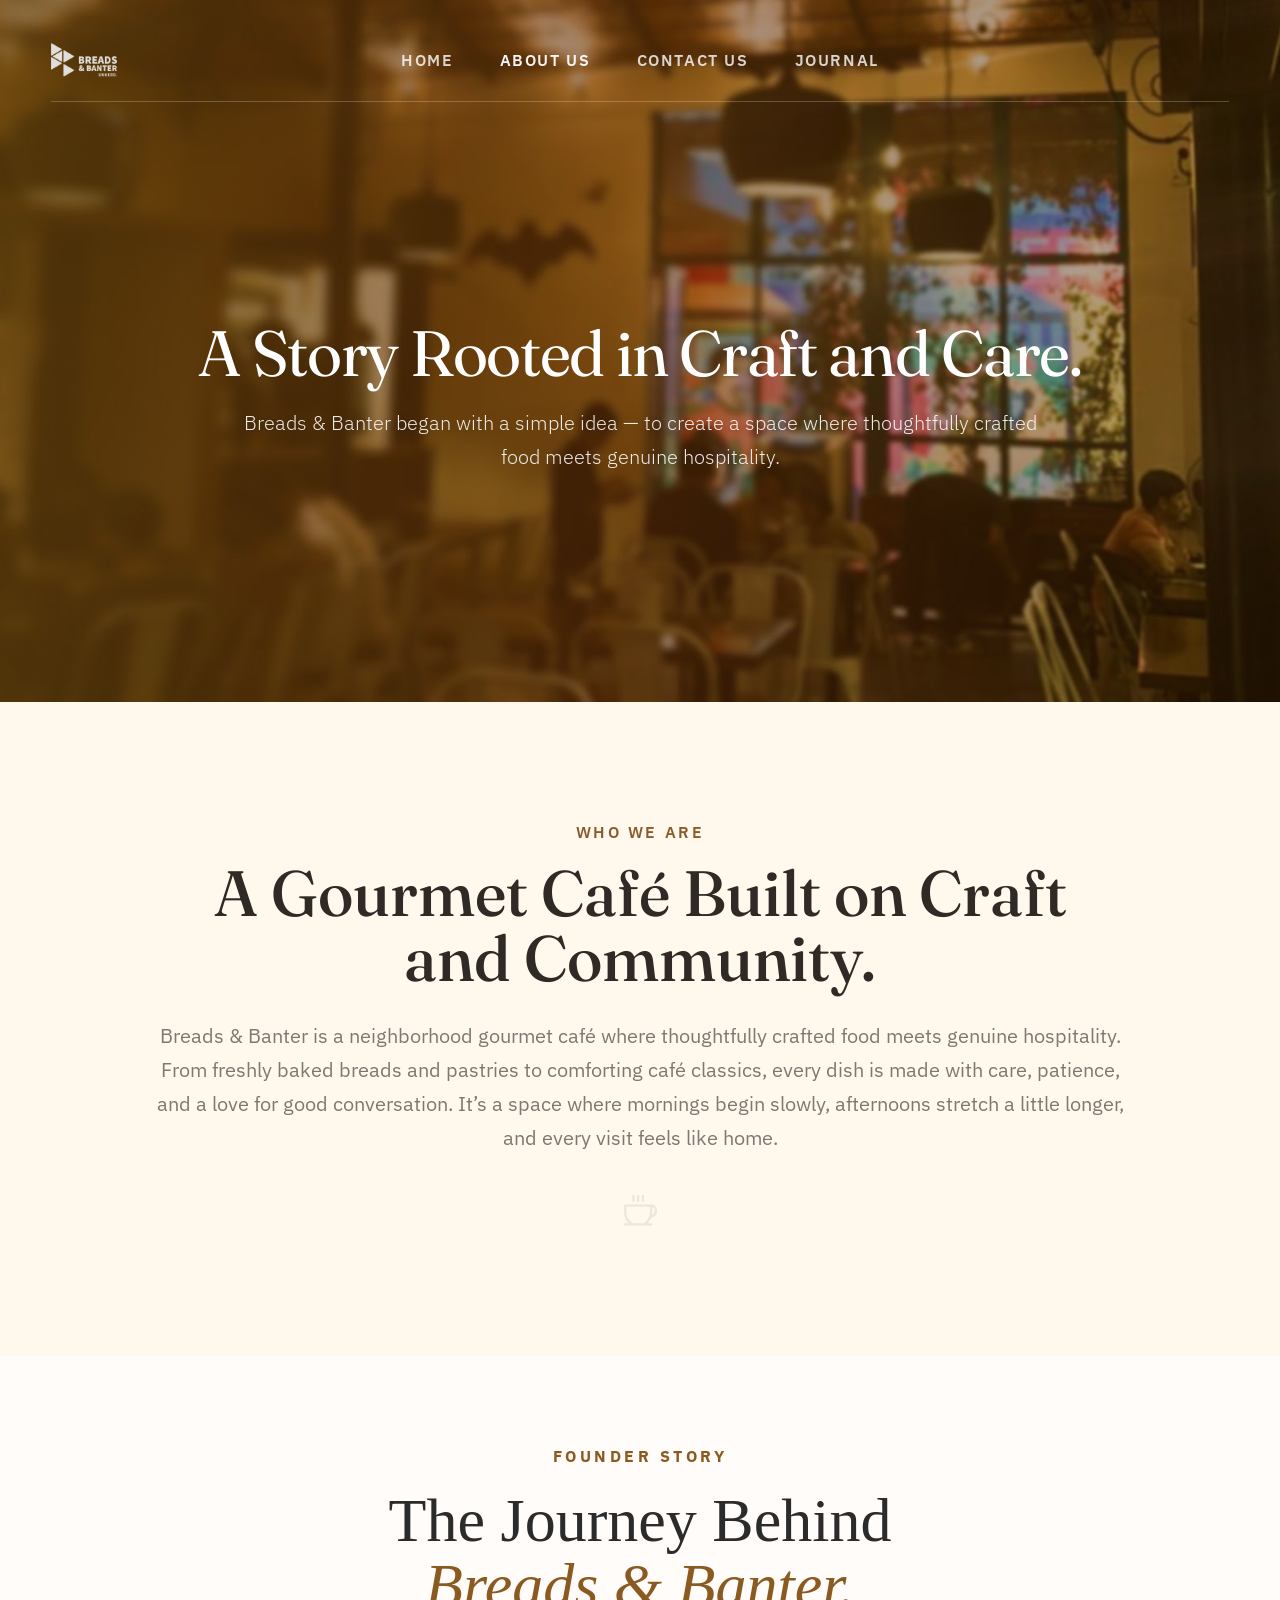
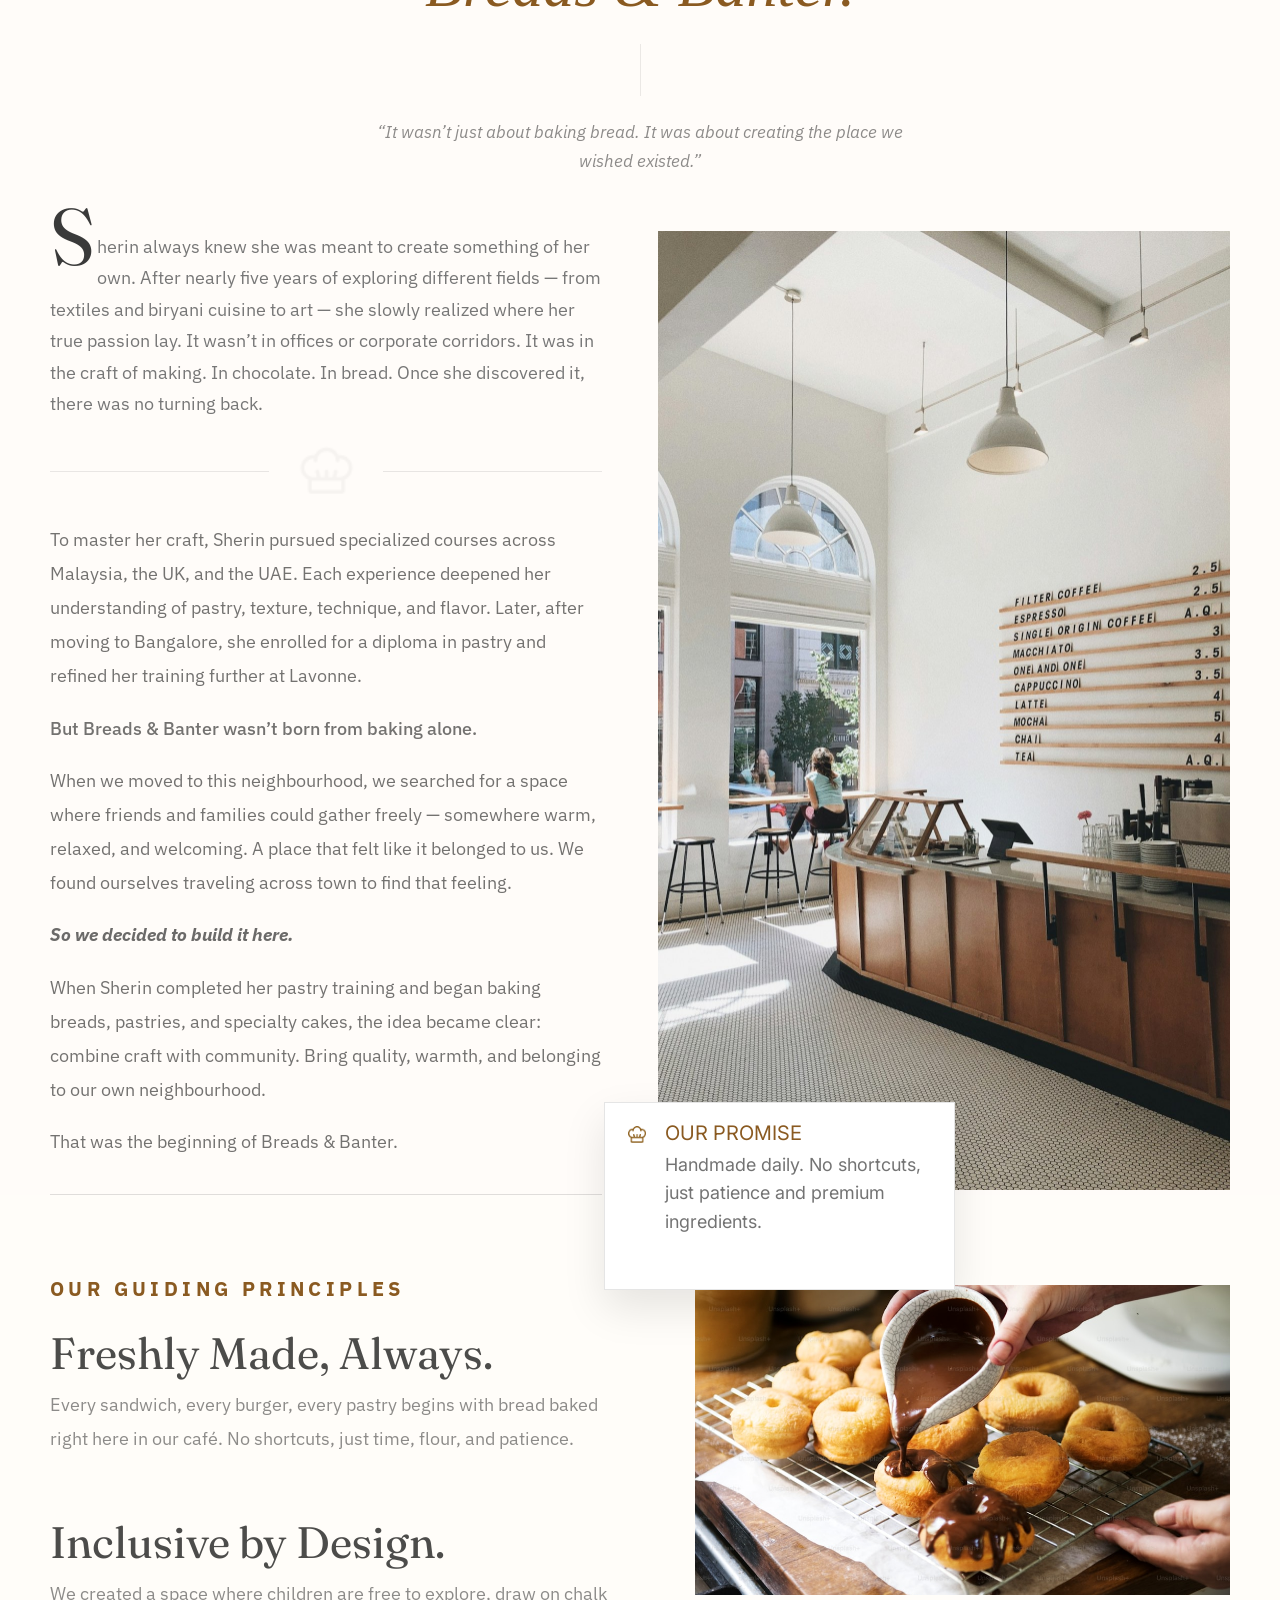
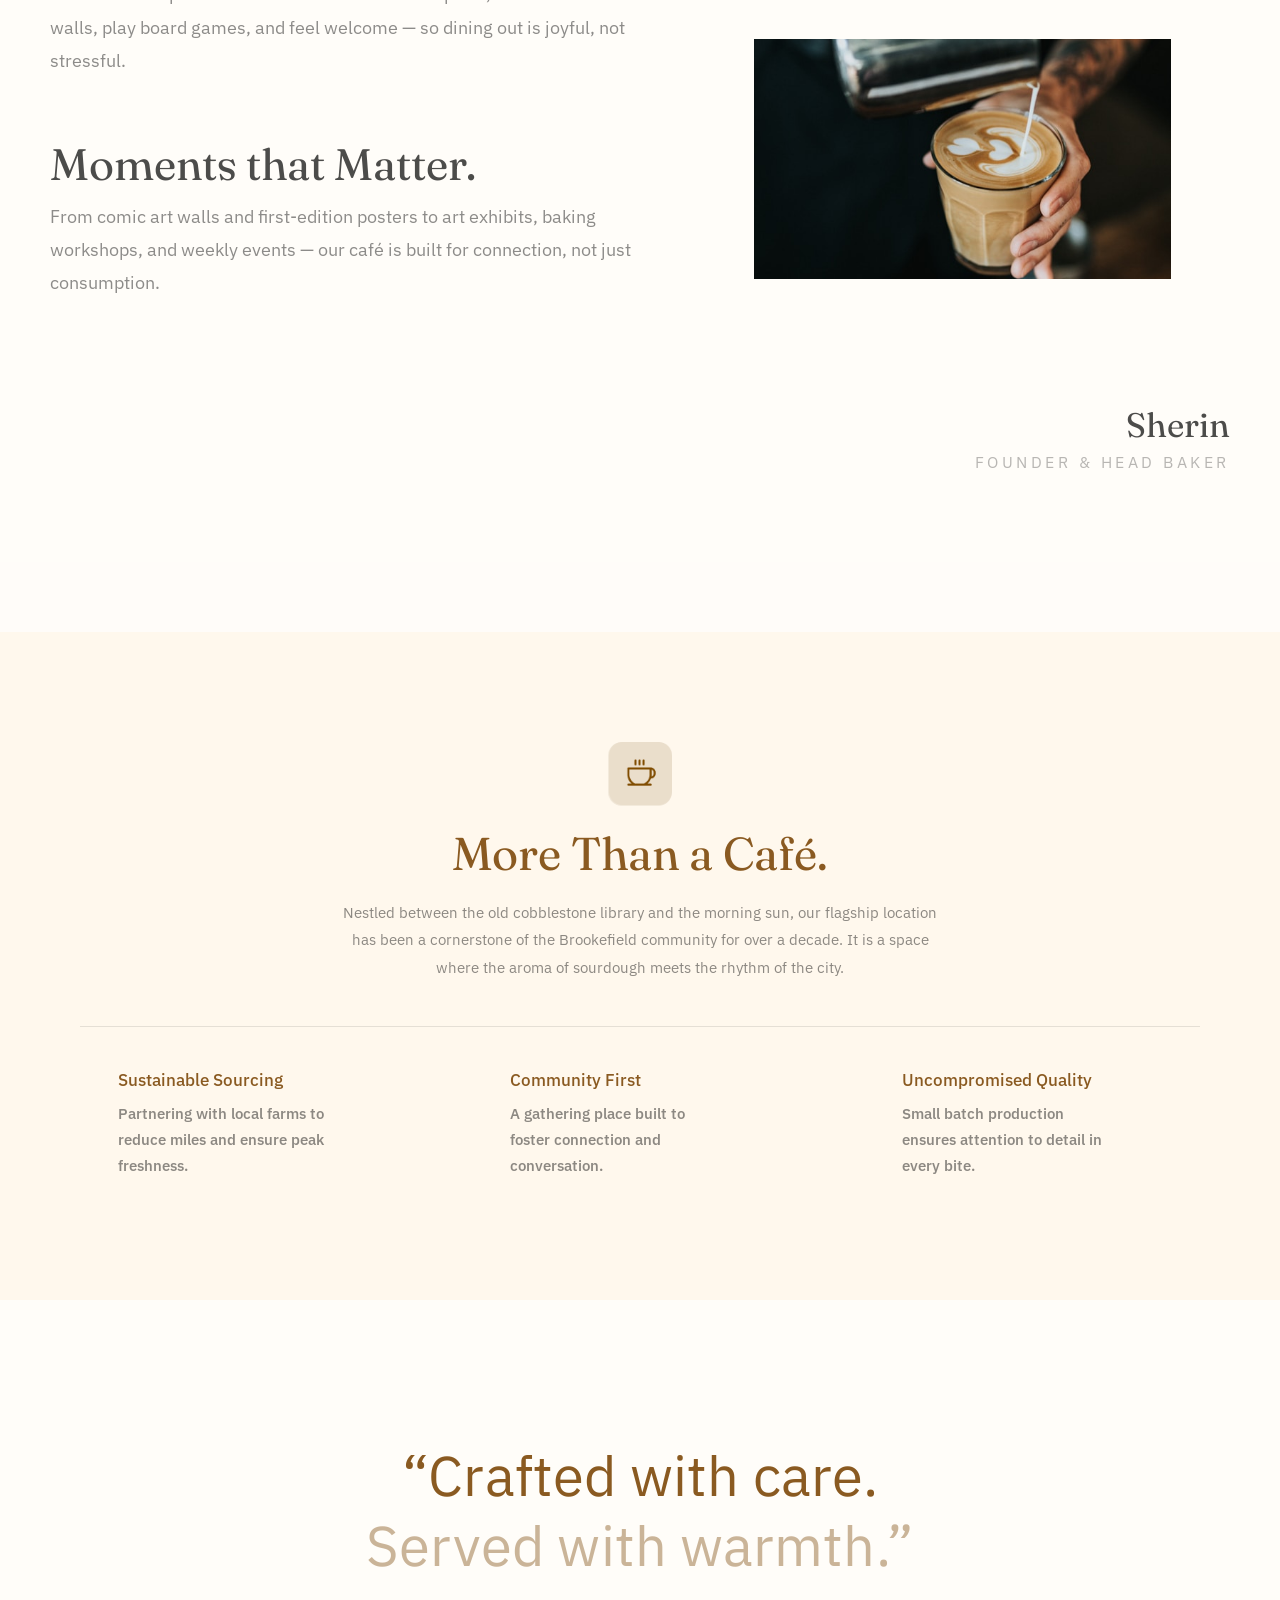
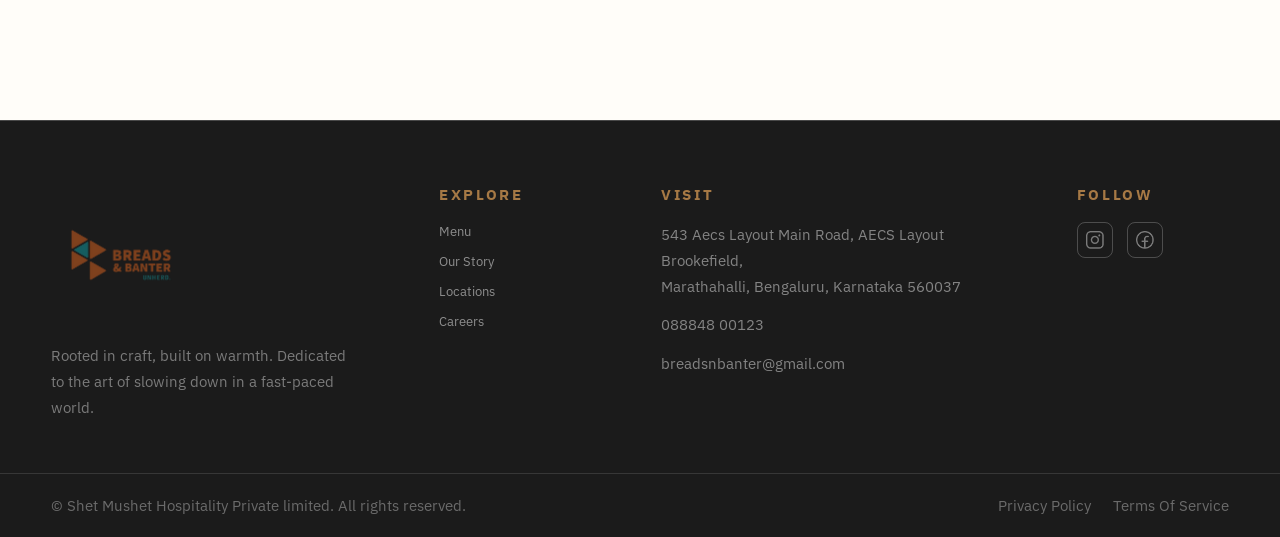
==== commit 1fb58af8: "Optimize website performance (images, fonts, lazy load)" ====
--- a/about/index.html
+++ b/about/index.html
@@ -5,12 +5,19 @@
 <!DOCTYPE html>
 <html lang="en">
 <head>
+<link rel="preconnect" href="https://fonts.googleapis.com">
+<link rel="preconnect" href="https://fonts.gstatic.com" crossorigin>
+
   <meta charset="UTF-8" />
   <meta name="viewport" content="width=device-width, initial-scale=1.0" />
   <title>About Us | Breads & Banter</title>
 
-  <link rel="icon" type="image/png" href="/favicon.png">
-  <link rel="icon" type="image/x-icon" href="/favicon.ico">
+  <link rel="icon" type="image/png" href="../bnb-favicon.png?v=2">
+
+<link rel="icon" type="image/svg+xml" href="../favicon.svg">
+<link rel="shortcut icon" href="../favicon.ico">
+<link rel="apple-touch-icon" sizes="180x180" href="../apple-touch-icon.png">
+<link rel="manifest" href="../site.webmanifest">
   <link rel="stylesheet" href="../static/css/style.css">
   <link rel="stylesheet" href="../static/css/about.css">
   <link rel="stylesheet" href="../static/css/contact.css">
@@ -78,7 +85,7 @@
 
     <!-- Coffee icon -->
     <div class="about-intro__icon">
-      <img src="../static/images/coffee-icon.svg" alt="coffee icon">
+      <img loading="lazy" src="../static/images/coffee-icon.svg" alt="coffee icon">
     </div>
 
   </div>
@@ -116,7 +123,7 @@
 
         <div class="founder__mini-divider">
           <span></span>
-          <img src="../static/images/icon-wheat.png" alt="" class="founder__mini-icon">
+          <img loading="lazy" src="../static/images/icon-wheat.png" alt="" class="founder__mini-icon">
           <span></span>
         </div>
 
@@ -155,12 +162,12 @@
       <!-- RIGHT: Image + promise card -->
       <div class="founder__media">
         <div class="founder__imgwrap">
-          <img src="../static/images/founder-cafe.jpg" alt="Cafe Interior">
+          <img loading="lazy" src="../static/images/founder-cafe.jpg" alt="Cafe Interior">
         </div>
 
         <div class="promise">
           <div class="promise__icon">
-            <img src="../static/images/icon-promise.png" alt="">
+            <img loading="lazy" src="../static/images/icon-promise.png" alt="">
           </div>
 
           <div class="promise__content">
@@ -216,11 +223,11 @@
       <!-- RIGHT IMAGES -->
       <div class="principles__right">
         <div class="principles__img principles__img--top">
-          <img src="../static/images/principles-1.jpg" alt="Freshly made">
+          <img loading="lazy" src="../static/images/principles-1.jpg" alt="Freshly made">
         </div>
 
         <div class="principles__img principles__img--bottom">
-          <img src="../static/images/principles-2.jpg" alt="Coffee moment">
+          <img loading="lazy" src="../static/images/principles-2.jpg" alt="Coffee moment">
         </div>
 
         <div class="principles__signature">
@@ -240,7 +247,7 @@
 
     <!-- icon -->
     <div class="more-cafe__icon">
-      <img src="../static/images/icon-cup.png" alt="Cup Icon">
+      <img loading="lazy" src="../static/images/icon-cup.png" alt="Cup Icon">
     </div>
 
     <!-- heading -->
@@ -312,7 +319,7 @@
     <!-- LEFT -->
     <div class="site-footer__brand">
       <div class="site-footer__logo">
-        <img src="../static/images/footer-logo.png" alt="Breads & Banter">
+        <img loading="lazy" src="../static/images/footer-logo.png" alt="Breads & Banter">
       </div>
 
       <p class="site-footer__desc">
@@ -350,10 +357,10 @@
 
       <div class="site-footer__social">
         <a href="index.html#" aria-label="Instagram" class="site-footer__icon">
-          <img src="../static/images/icon-instagram.png" alt="">
+          <img loading="lazy" src="../static/images/icon-instagram.png" alt="">
         </a>
         <a href="index.html#" aria-label="Facebook" class="site-footer__icon">
-          <img src="../static/images/icon-facebook.png" alt="">
+          <img loading="lazy" src="../static/images/icon-facebook.png" alt="">
         </a>
       </div>
     </div>
